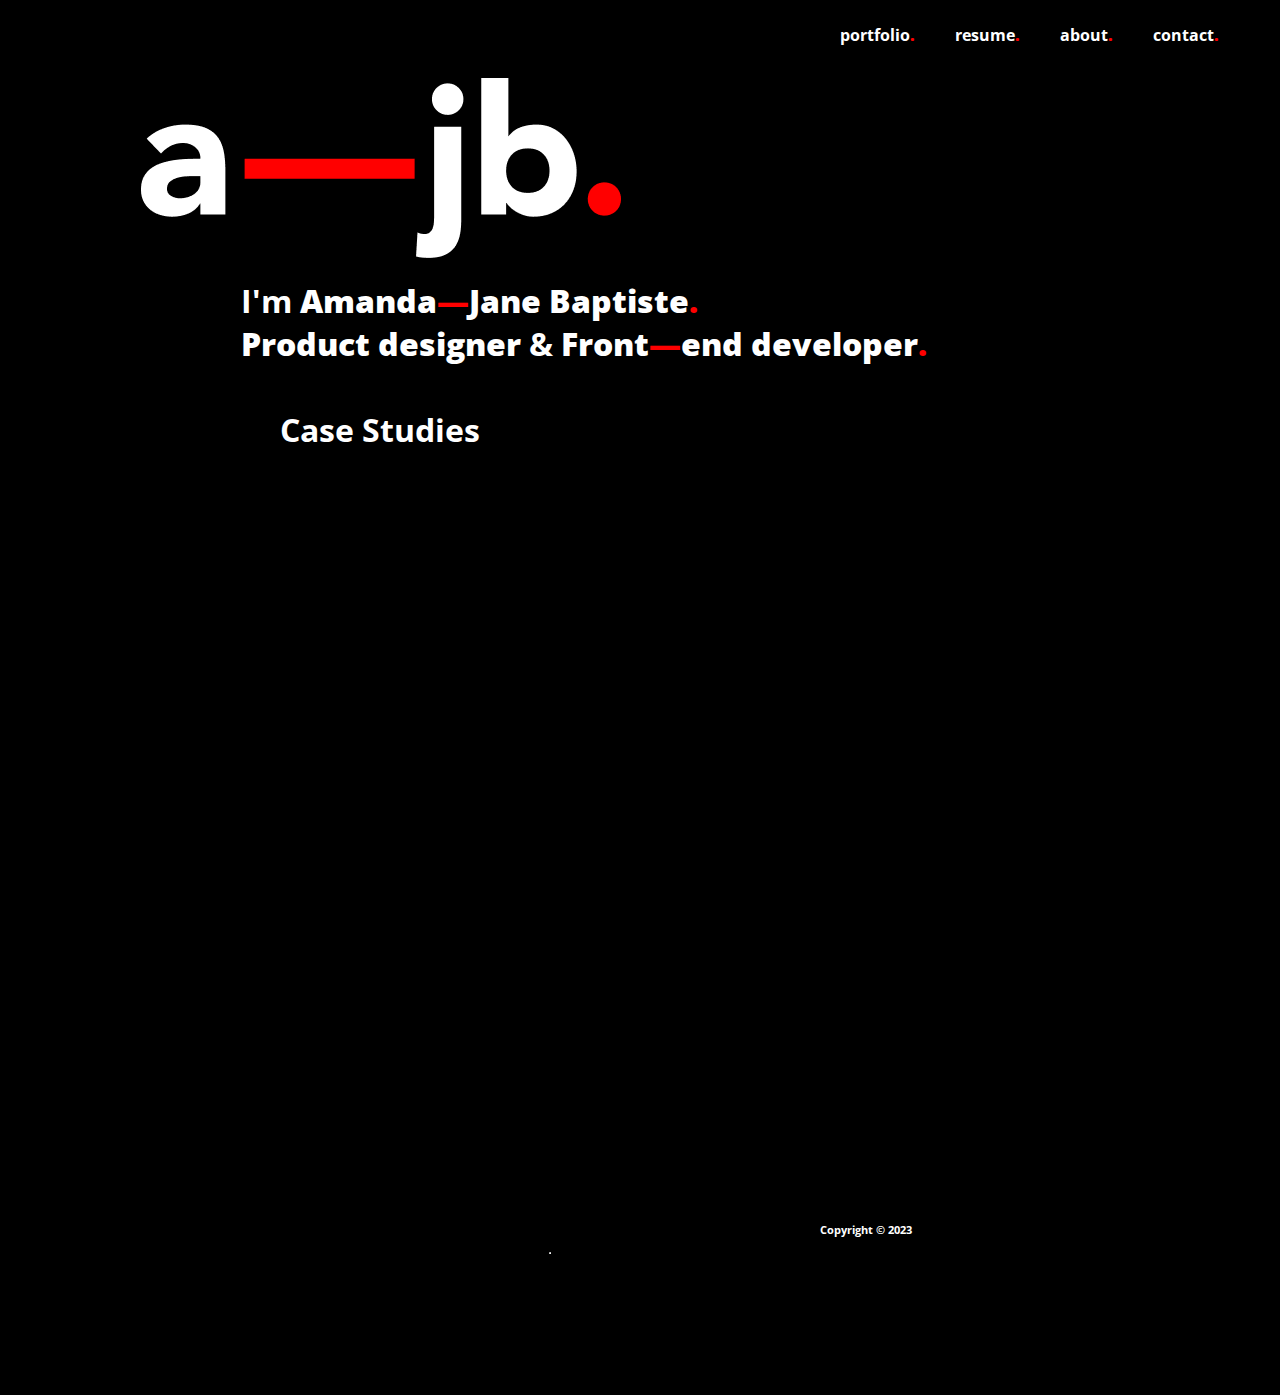
==== index.html @ 48aced9e "Update index.html" ====
<!DOCTYPE html>
<html lang="en">
<head>
    <meta charset="UTF-8">
    <meta http-equiv="X-UA-Compatible" content="IE=edge">
    <meta name="viewport" content="width=device-width, initial-scale=1.0">
    <link rel="stylesheet" href="assets/css/style.css">
    <link href="https://fonts.googleapis.com/css2?family=Open+Sans:ital,wght@0,300;0,400;0,500;0,600;0,700;0,800;1,300;1,400;1,500;1,600;1,700;1,800&display=swap" rel="stylesheet">
    <title>a-jb.com</title>
</head>
<body>
  <section class="header">
    <img src="assets/images/logo.png" class="header">
  
  <nav id="navBar">
    <div id="navigation">
      <p>portfolio<span>.</span></p>
      <p>resume<span>.</span></p>
      <p>about<span>.</span></p>
      <p>contact<span>.</span></p>
    </div>
  </nav></section>
  <section id="intro">
    <h1>
      I'm <b>Amanda<span>—</span>Jane Baptiste<span>.</span></b><br>
<b>Product designer</b> & <b>Front<span>—</span>end developer<span>.</span></b>
    </h1>
  </section>
  <div class="caseStudies">
    <h1>
      Case Studies
    </h1>
  </div>
  <section id="footer">
    <hr>
    <h6>
      Copyright &copy; 2023
    </h6>
  </section>


</body>
</html>
---- assets/css/style.css ----
@media only screen and (max-width: 1000px) {
  #navigation {
    display: none;
  }
  .icons {
    margin-left: auto;
  }
}
@media only screen and (max-width: 600px) {
  #headline {
    position: static;
    margin: 20px;
  }
  #heroGrid {
    grid-template-areas:
    "featuredProduct featuredProduct"
    "secondaryProduct CTA";
  }
  #categoryGrid {
    grid-template-rows: 300px 300px 300px 300px 300px;
    grid-template-columns: 1fr;
    grid-template-areas:
      "bookcases"
      "bedroom"
      "patio"
      "couches"
      "desks"
    ;
  }
}
body {
  width: auto;
  display: grid;
  justify-content: center;
  background-color: black;
  font-family: 'Open Sans', sans-serif;
  color: white;
}
div {
  display: flex;
}

#footer {
  display: ;
}
span {
  color: red;
  font-weight: 900;
}
.header {
  display: flex;
  flex-direction: row;
  justify-content: flex-start;
  margin: 0px auto;
 
}
.header img {
  margin-top: 70px;
  margin-left: -100px;
}
#navBar {
  display: grid;
  flex-direction: row;
  align-items: flex-start;
  margin: 0px 25%; 
 
}
#navBar h1 {
  width: 25%;
  font-weight: 500;
}
#navigation {
  display: flex;
  width: 25%;
  align-items: center;
  justify-content: start;
}
#navigation p {
  cursor: crosshair;
  padding: 0 20px;
  text-decoration: red;
  font-weight: bold;
}
.icons {
  display: flex;
  justify-content: flex-end;
  align-items: center;
  width: 25%;
}
.icons img {
  margin: 15px;
  cursor: crosshair;
}

#hero h1 {
  color: white;
}
#hero {
  margin: 0px 5%;
    display: grid;
    grid-row-start: 3;
    min-height: 500px;
    /* height: 70vh; */
    grid-template-rows: 75% 25%;
    grid-template-columns: 75% 25%;
}
.caseStudies {
  margin: 0px 5%;
    display: grid;
    grid-row-start: 4;
    min-height: 500px;
    /* height: 70vh; */
    grid-template-rows: 75% 25%;
    grid-template-columns: 75% 25%;
}
#footer {
  margin: 0px 5%;
    display: grid;
    align-items: flex-end;
    grid-row-start: 5;
    min-height: 500px;
    /* height: 70vh; */
    grid-template-rows: 75% 25%;
    grid-template-columns: 75% 25%;
}
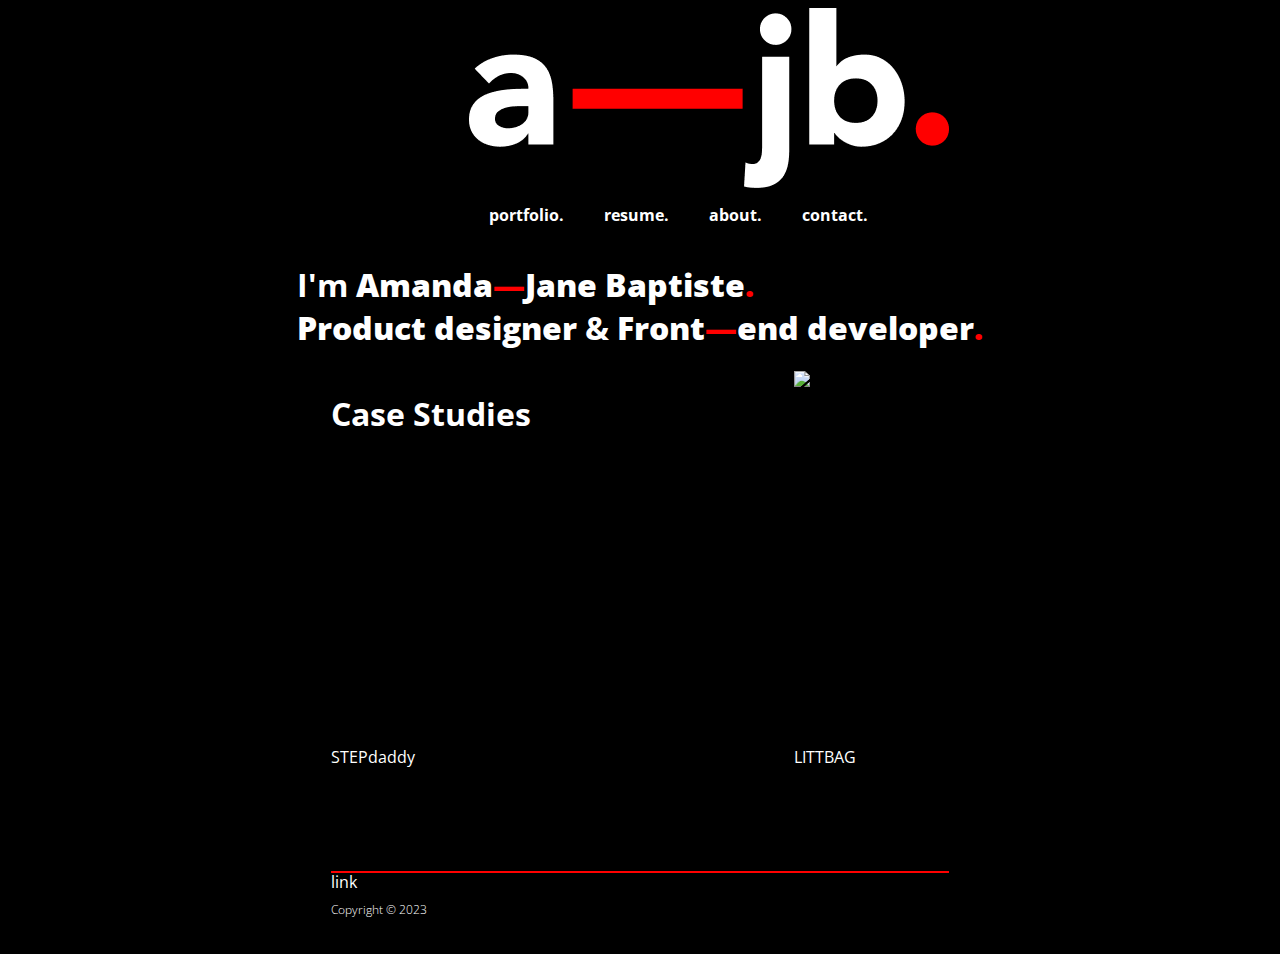
==== commit 320eae4b: "Update index.html" ====
--- a/index.html
+++ b/index.html
@@ -9,34 +9,49 @@
     <title>a-jb.com</title>
 </head>
 <body>
-  <section class="header">
-    <img src="assets/images/logo.png" class="header">
-  
   <nav id="navBar">
+    <img src="assets/images/logo.png">
     <div id="navigation">
-      <p>portfolio<span>.</span></p>
-      <p>resume<span>.</span></p>
-      <p>about<span>.</span></p>
-      <p>contact<span>.</span></p>
+      <p>portfolio.</p>
+      <p>resume.</p>
+      <p>about.</p>
+      <p>contact.</p>
     </div>
-  </nav></section>
-  <section id="intro">
-    <h1>
-      I'm <b>Amanda<span>—</span>Jane Baptiste<span>.</span></b><br>
-<b>Product designer</b> & <b>Front<span>—</span>end developer<span>.</span></b>
-    </h1>
+    
+  </nav>
+  <section id="heroGrid">
+      <div id="headline">
+        <h1>
+          I'm <b>Amanda<span>—</span>Jane Baptiste<span>.</span></b><br>
+          <b>Product designer</b> & <b>Front<span>—</span>end developer<span>.</span></b>
+        </h1>
+      </div>
   </section>
+
   <div class="caseStudies">
     <h1>
       Case Studies
     </h1>
+      <div id="" class="casestudyGridArea">
+        <div class="heroImage"><img src="assets/images/aware_1.png"></div>
+      </div>
+      <div id="" class="casestudyGridArea">
+        <div class="title">STEPdaddy</div>
+      </div>
+      <div id="" class="casestudyGridArea">
+        <div class="description">LITTBAG</div>
+      </div>
+      <div id="" class="casestudyGridArea">
+        <div class="link">link</div>
+      </div>
   </div>
-  <section id="footer">
+
+<section id="footer">
     <hr>
     <h6>
       Copyright &copy; 2023
     </h6>
-  </section>
+</section>
 
 
 </body>
--- a/assets/css/style.css
+++ b/assets/css/style.css
@@ -39,20 +39,12 @@
 div {
   display: flex;
 }
-
-#footer {
-  display: ;
-}
 span {
   color: red;
   font-weight: 900;
 }
 .header {
   display: flex;
-  flex-direction: row;
-  justify-content: flex-start;
-  margin: 0px auto;
- 
 }
 .header img {
   margin-top: 70px;
@@ -81,28 +73,19 @@
   text-decoration: red;
   font-weight: bold;
 }
-.icons {
-  display: flex;
-  justify-content: flex-end;
-  align-items: center;
-  width: 25%;
+#intro h1 {
+  color: white;
+  font-weight: 100;
+  font-size: 54px;
 }
-.icons img {
-  margin: 15px;
-  cursor: crosshair;
-}
-
-#hero h1 {
-  color: white;
-}
-#hero {
-  margin: 0px 5%;
+#intro {
     display: grid;
+  
     grid-row-start: 3;
-    min-height: 500px;
+    min-height: 860px;
     /* height: 70vh; */
-    grid-template-rows: 75% 25%;
-    grid-template-columns: 75% 25%;
+    grid-template-rows: 40% 20% 20%;
+    align-items: flex-end;
 }
 .caseStudies {
   margin: 0px 5%;
@@ -116,10 +99,45 @@
 #footer {
   margin: 0px 5%;
     display: grid;
-    align-items: flex-end;
+    justify-content: center;
+    align-items: start;
     grid-row-start: 5;
-    min-height: 500px;
-    /* height: 70vh; */
-    grid-template-rows: 75% 25%;
-    grid-template-columns: 75% 25%;
+    min-height: 70px;
+    /* height: 70vh; 
+    grid-template-rows: 75% 25%;*/
+    grid-template-columns: 100%;
+}
+hr {
+  margin: 0px;
+  display: block;
+  border: #f00 0.25px solid;
+}
+/* Typography CSS */
+
+h2 {
+  font-size: 60px;
+  margin: 0px 0px;
+  color: #FF6200;
+}
+
+h3 {
+  font-size: 32px;
+  font-weight: 300;
+  margin: 0px 0px;
+}
+
+h4 {
+  color: white;
+  font-weight: 400;
+  font-size: 22px;
+}
+h5 {
+  color: #f00;
+  font-weight: 700;
+  font-size: 16px;
+}
+h6 {
+  color: white;
+  font-weight: 100;
+  font-size: 12px;
 }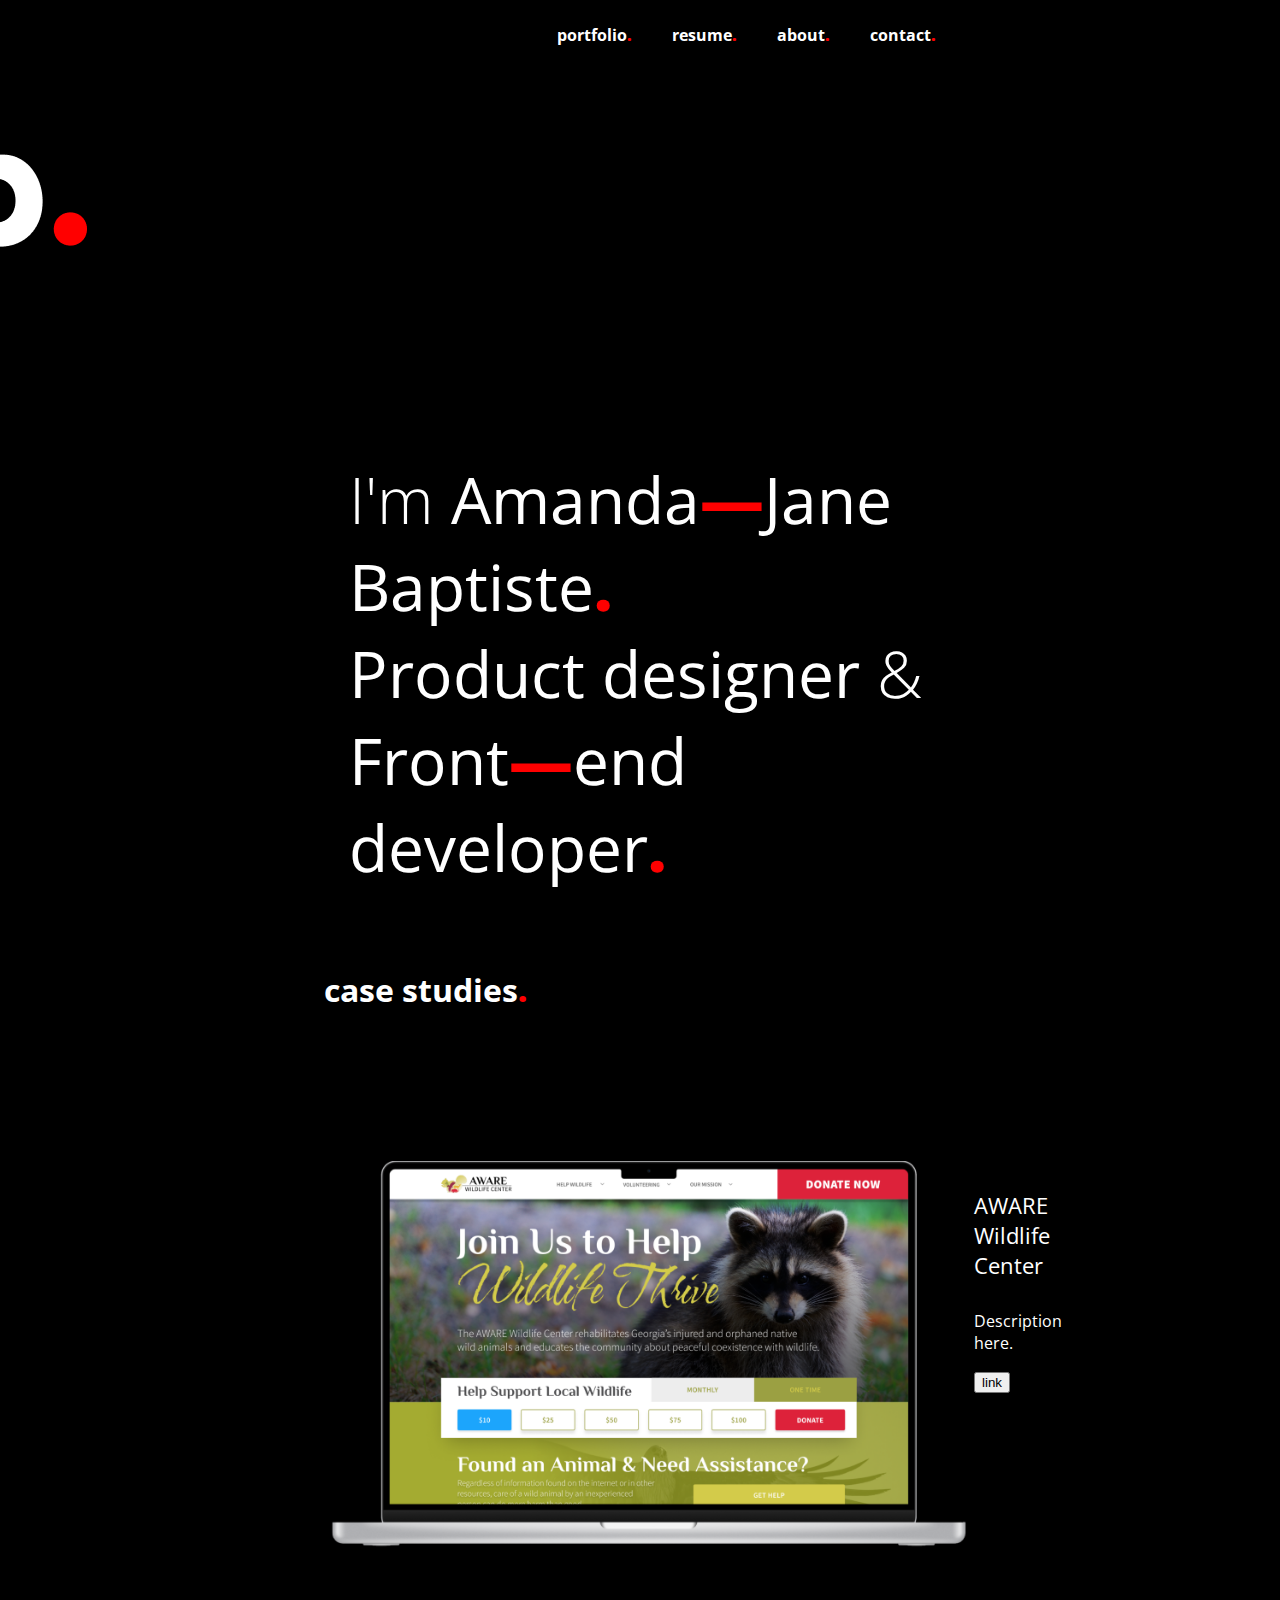
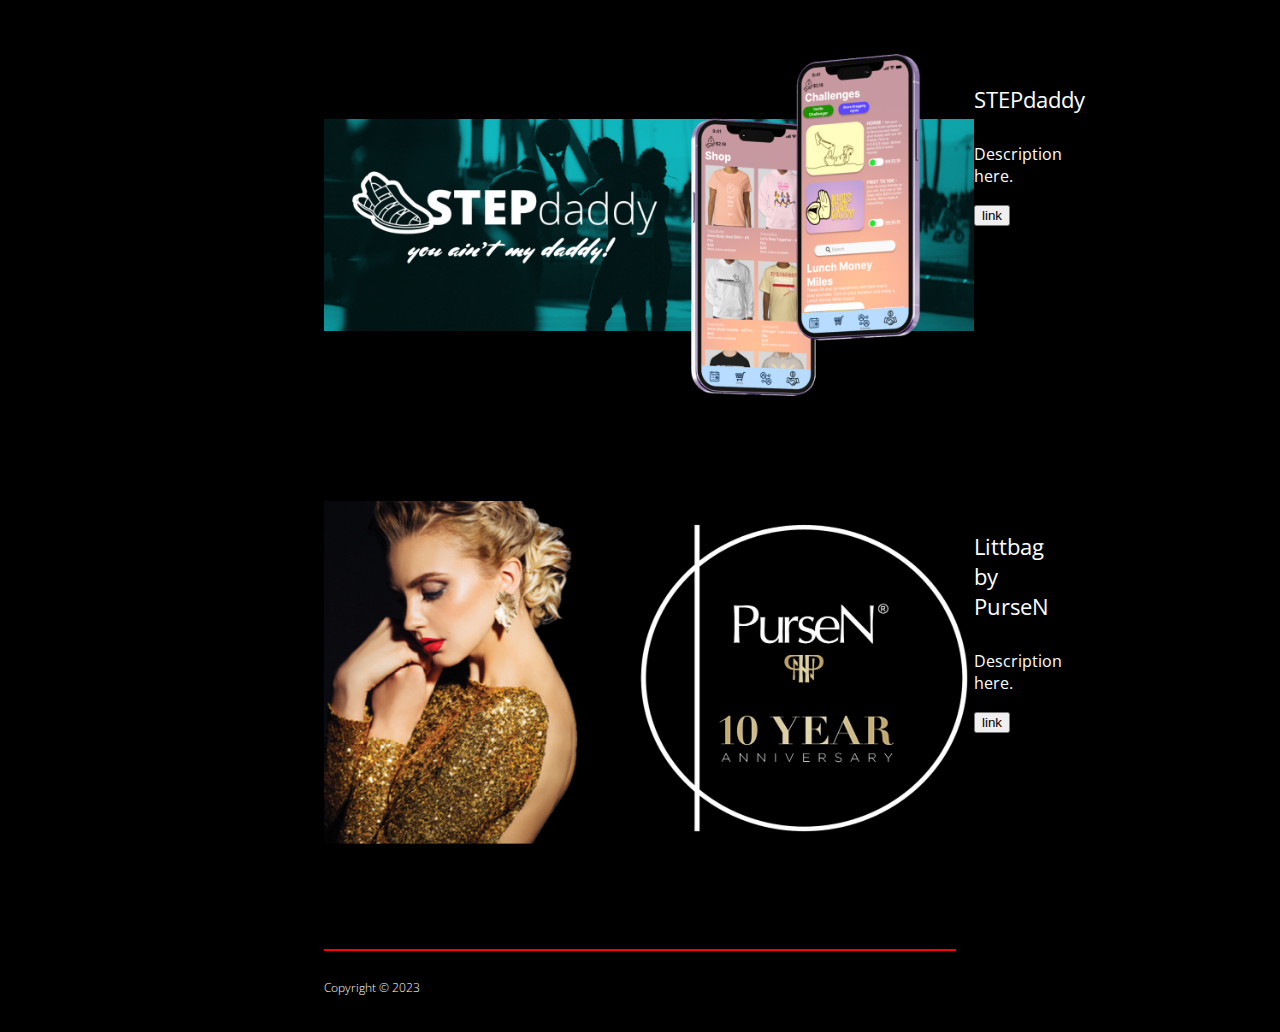
==== commit d8a919f8: "gird work" ====
--- a/index.html
+++ b/index.html
@@ -12,10 +12,10 @@
   <nav id="navBar">
     <img src="assets/images/logo.png">
     <div id="navigation">
-      <p>portfolio.</p>
-      <p>resume.</p>
-      <p>about.</p>
-      <p>contact.</p>
+      <p>portfolio<span>.</span></p>
+      <p>resume<span>.</span></p>
+      <p>about<span>.</span></p>
+      <p>contact<span>.</span></p>
     </div>
     
   </nav>
@@ -27,24 +27,36 @@
         </h1>
       </div>
   </section>
+<section class="myWork">
+  <h1>case studies<span>.</span></h1>
+    <div class="workGrid">
+      <div class="heroImage"><img src="assets/images/aware_lg.png"></div>
+      <div class="description">
+        <h4>AWARE Wildlife Center</h4>
+        <p>Description here.</p>
+        <button>link</button>
+      </div>
+    </div>
+    <div class="workGrid">
+      <div class="heroImage"><img src="assets/images/stepdaddy_lg.png"></div>
+      <div class="description">
+        <h4>STEPdaddy</h4>
+        <p>Description here.</p>
+        <button>link</button>
+      </div>
+    </div>
+    <div class="workGrid">
+      <div class="heroImage"><img src="assets/images/littbag_lg.png"></div>
+      <div class="description">
+        <h4>Littbag by PurseN</h4>
+        <p>Description here.</p>
+        <button>link</button>
+      </div>
+    </div>
+  </div>
+</section>
 
-  <div class="caseStudies">
-    <h1>
-      Case Studies
-    </h1>
-      <div id="" class="casestudyGridArea">
-        <div class="heroImage"><img src="assets/images/aware_1.png"></div>
-      </div>
-      <div id="" class="casestudyGridArea">
-        <div class="title">STEPdaddy</div>
-      </div>
-      <div id="" class="casestudyGridArea">
-        <div class="description">LITTBAG</div>
-      </div>
-      <div id="" class="casestudyGridArea">
-        <div class="link">link</div>
-      </div>
-  </div>
+ 
 
 <section id="footer">
     <hr>
--- a/assets/css/style.css
+++ b/assets/css/style.css
@@ -1,58 +1,53 @@
-@media only screen and (max-width: 1000px) {
-  #navigation {
-    display: none;
-  }
-  .icons {
-    margin-left: auto;
-  }
-}
-@media only screen and (max-width: 600px) {
-  #headline {
-    position: static;
-    margin: 20px;
-  }
-  #heroGrid {
-    grid-template-areas:
-    "featuredProduct featuredProduct"
-    "secondaryProduct CTA";
-  }
-  #categoryGrid {
-    grid-template-rows: 300px 300px 300px 300px 300px;
-    grid-template-columns: 1fr;
-    grid-template-areas:
-      "bookcases"
-      "bedroom"
-      "patio"
-      "couches"
-      "desks"
-    ;
-  }
-}
+
 body {
-  width: auto;
-  display: grid;
-  justify-content: center;
+  
   background-color: black;
   font-family: 'Open Sans', sans-serif;
   color: white;
 }
-div {
+
+/* Grid CSS */
+
+#heroGrid {
+  display: grid;
+  flex-direction: row;
+  align-items: flex-start;
+  margin: 0px 25%;
+  color: white;
+  font-weight: 100;
+  font-size: 32px;
+  min-height: 500px;
+  height: 70vh;
+  
+}
+
+
+#headline {
+  position:relative;
+  right: 0px;
+  top: 100px;
+  padding: 25px;
+  z-index: 100;
+}
+
+.heroGridArea {
+  background-position: center;
+  background-repeat: no-repeat;
+  background-size: cover;
+  align-items: center;
   display: flex;
+  position: relative;
 }
+
 span {
   color: red;
   font-weight: 900;
 }
-.header {
+
+#navBar {
   display: flex;
-}
-.header img {
-  margin-top: 70px;
-  margin-left: -100px;
-}
-#navBar {
-  display: grid;
   flex-direction: row;
+  justify-content: flex-end;
   align-items: flex-start;
   margin: 0px 25%; 
  
@@ -60,6 +55,12 @@
 #navBar h1 {
   width: 25%;
   font-weight: 500;
+}
+#navBar img {
+  margin-top: 100px;
+  margin-left: -70px;
+  width: 150px;
+  padding-right: 450px;
 }
 #navigation {
   display: flex;
@@ -73,31 +74,75 @@
   text-decoration: red;
   font-weight: bold;
 }
-#intro h1 {
-  color: white;
+
+
+.myWork {
+  margin: 0 25%;
+
+}
+.myWork h1{
+  font-size: 32px;
+  margin: 50px 0 150px 0;
+  font-weight: 700;
+}
+.workGrid {
+  margin: 100px 0;
+  display: grid;
+  grid-template-columns: auto;
+  grid-template-rows: max-content;
+  grid-template-areas: "heroImage description";
+}
+.heroImage img {
+  width: 650px;
+}
+.description {
+  grid-area: description;
+
+}
+.title {
+  grid-area: title;
+}
+.link {
+  grid-area: link;
+}
+
+
+
+
+#navBar {
+  display: flex;
+  flex-direction: row;
+  justify-content: flex-end;
+  margin: 0px 25%;
+}
+#navBar img {
+  width: 100%;
+  position: relative;
+}
+#navigation {
+  display: flex;
+  width: 100%;
+  align-items: center;
+  justify-content: space-evenly;
+}
+#navigation p {
+  cursor: pointer;
+  text-decoration: none;
+}
+  
+  
+
+.highlight {
+  color: #FF0000;
+  font-weight: 900;
+}
+
+/* Typography CSS */
+h1 {
   font-weight: 100;
-  font-size: 54px;
-}
-#intro {
-    display: grid;
-  
-    grid-row-start: 3;
-    min-height: 860px;
-    /* height: 70vh; */
-    grid-template-rows: 40% 20% 20%;
-    align-items: flex-end;
-}
-.caseStudies {
-  margin: 0px 5%;
-    display: grid;
-    grid-row-start: 4;
-    min-height: 500px;
-    /* height: 70vh; */
-    grid-template-rows: 75% 25%;
-    grid-template-columns: 75% 25%;
 }
 #footer {
-  margin: 0px 5%;
+  margin: 0px 25%;
     display: grid;
     justify-content: center;
     align-items: start;
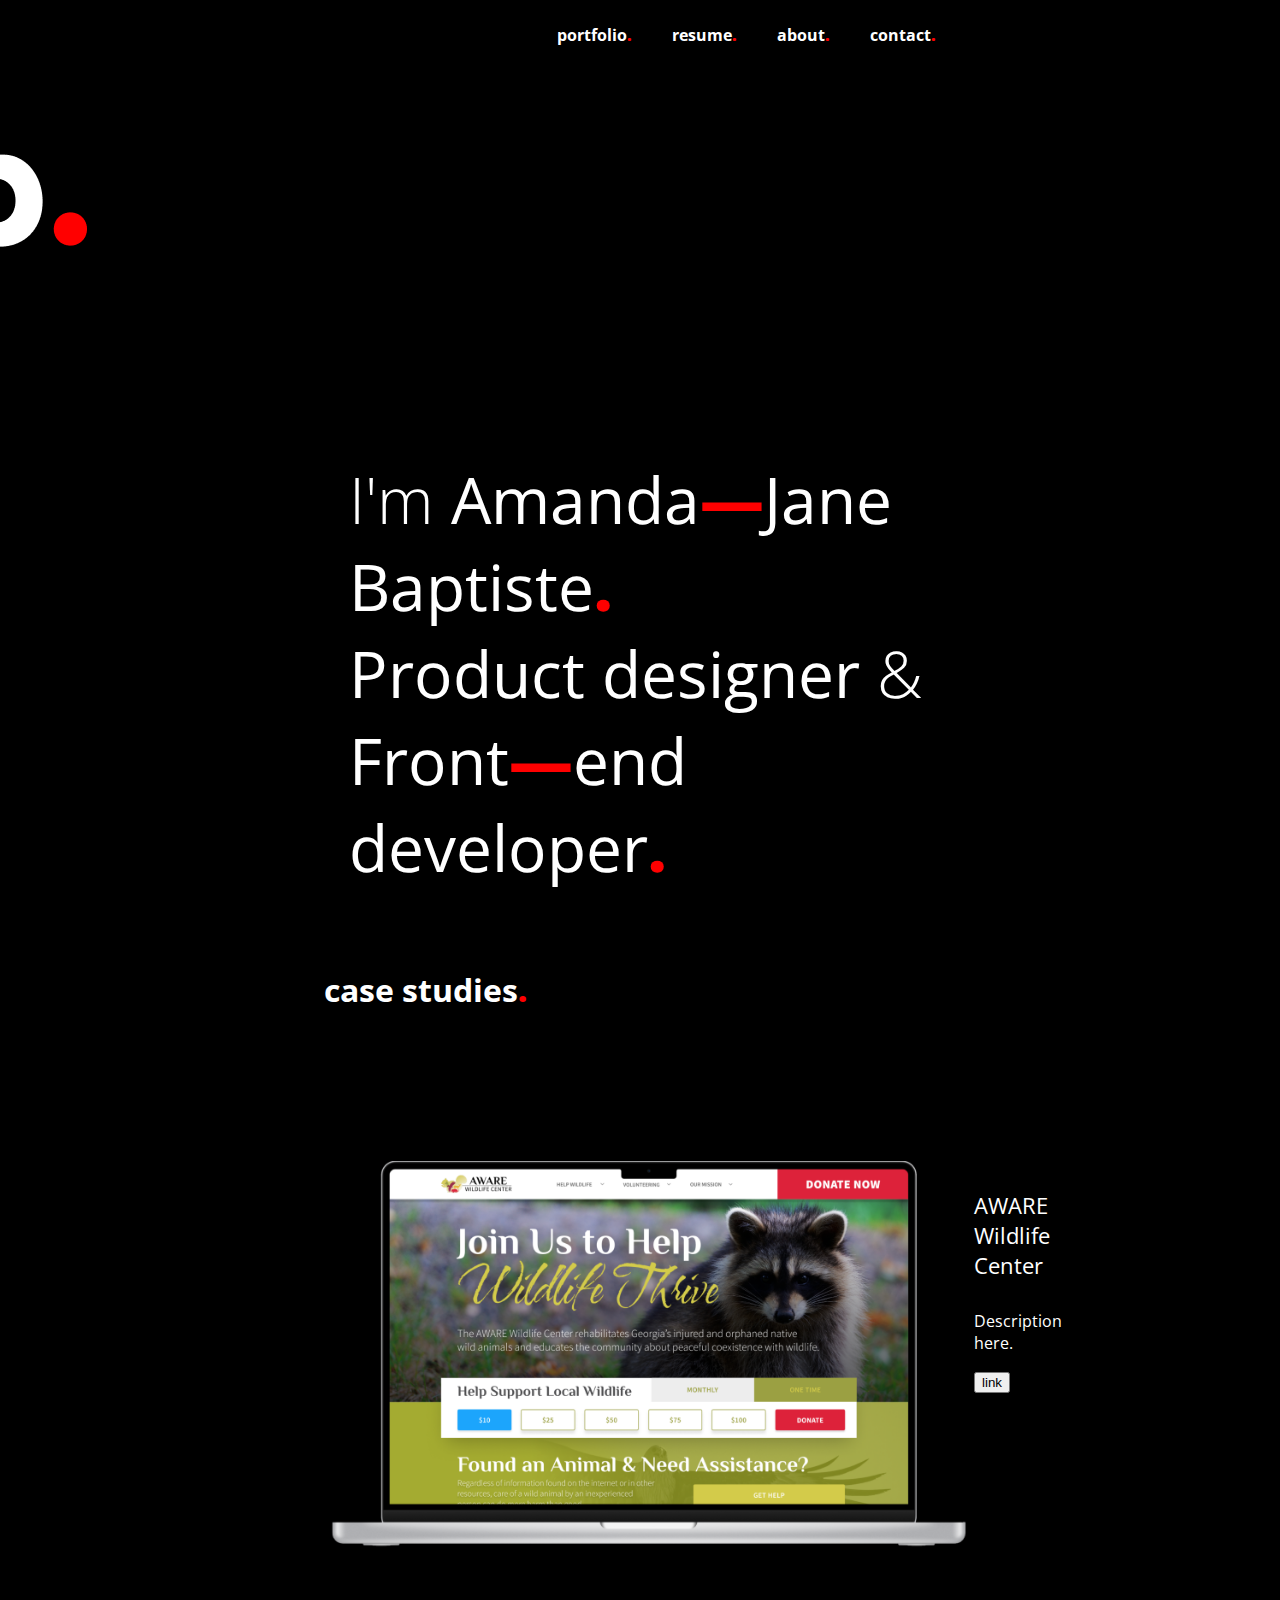
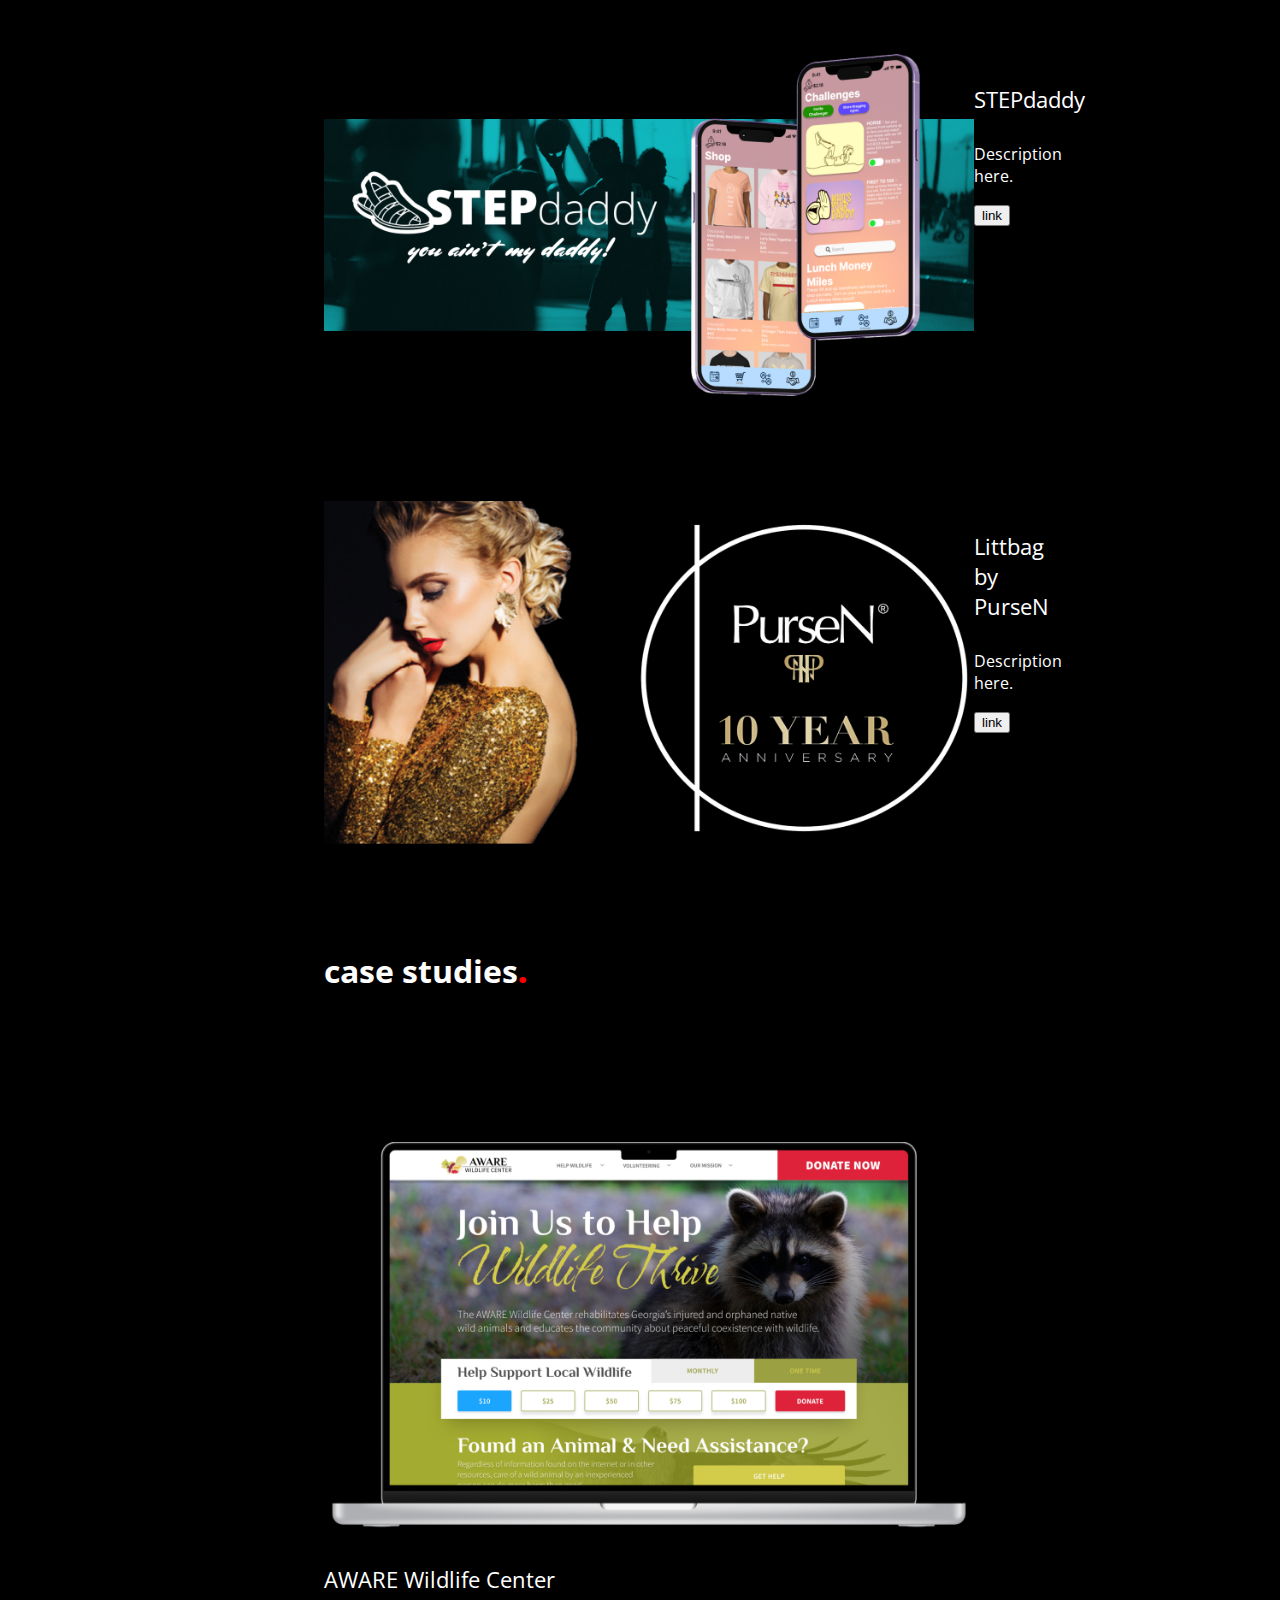
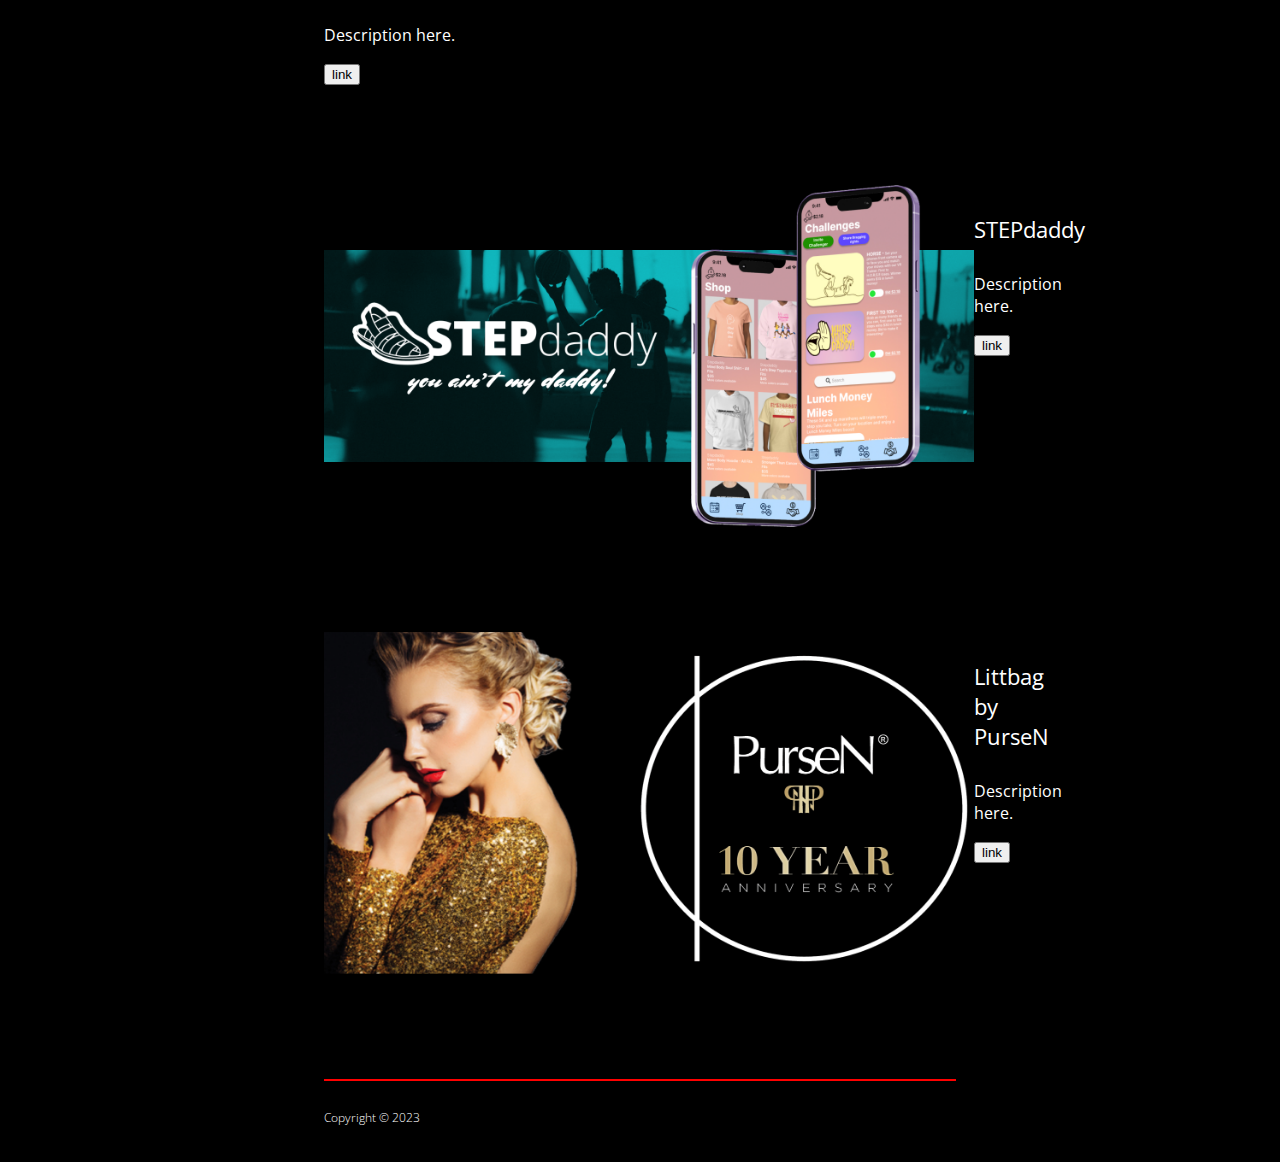
==== commit ca27fbff: "um" ====
--- a/index.html
+++ b/index.html
@@ -9,6 +9,7 @@
     <title>a-jb.com</title>
 </head>
 <body>
+  <!--Header-->
   <nav id="navBar">
     <img src="assets/images/logo.png">
     <div id="navigation">
@@ -17,8 +18,8 @@
       <p>about<span>.</span></p>
       <p>contact<span>.</span></p>
     </div>
-    
   </nav>
+  <!--Intro-->
   <section id="heroGrid">
       <div id="headline">
         <h1>
@@ -27,9 +28,39 @@
         </h1>
       </div>
   </section>
+<!--Case Studies-->
+  <section class="myWork">
+    <h1>case studies<span>.</span></h1>
+      <div class="workGrid">
+        <div class="heroImage"><img src="assets/images/aware_lg.png"></div>
+        <div class="description">
+          <h4>AWARE Wildlife Center</h4>
+          <p>Description here.</p>
+          <button>link</button>
+        </div>
+      </div>
+      <div class="workGrid">
+        <div class="heroImage"><img src="assets/images/stepdaddy_lg.png"></div>
+        <div class="description">
+          <h4>STEPdaddy</h4>
+          <p>Description here.</p>
+          <button>link</button>
+        </div>
+      </div>
+      <div class="workGrid">
+        <div class="heroImage"><img src="assets/images/littbag_lg.png"></div>
+        <div class="description">
+          <h4>Littbag by PurseN</h4>
+          <p>Description here.</p>
+          <button>link</button>
+        </div>
+      </div>
+    </div>
+  </section>
+<!--Featured Projects-->
 <section class="myWork">
   <h1>case studies<span>.</span></h1>
-    <div class="workGrid">
+    <div class="flexWork">
       <div class="heroImage"><img src="assets/images/aware_lg.png"></div>
       <div class="description">
         <h4>AWARE Wildlife Center</h4>
@@ -56,8 +87,6 @@
   </div>
 </section>
 
- 
-
 <section id="footer">
     <hr>
     <h6>
--- a/assets/css/style.css
+++ b/assets/css/style.css
@@ -30,14 +30,6 @@
   z-index: 100;
 }
 
-.heroGridArea {
-  background-position: center;
-  background-repeat: no-repeat;
-  background-size: cover;
-  align-items: center;
-  display: flex;
-  position: relative;
-}
 
 span {
   color: red;
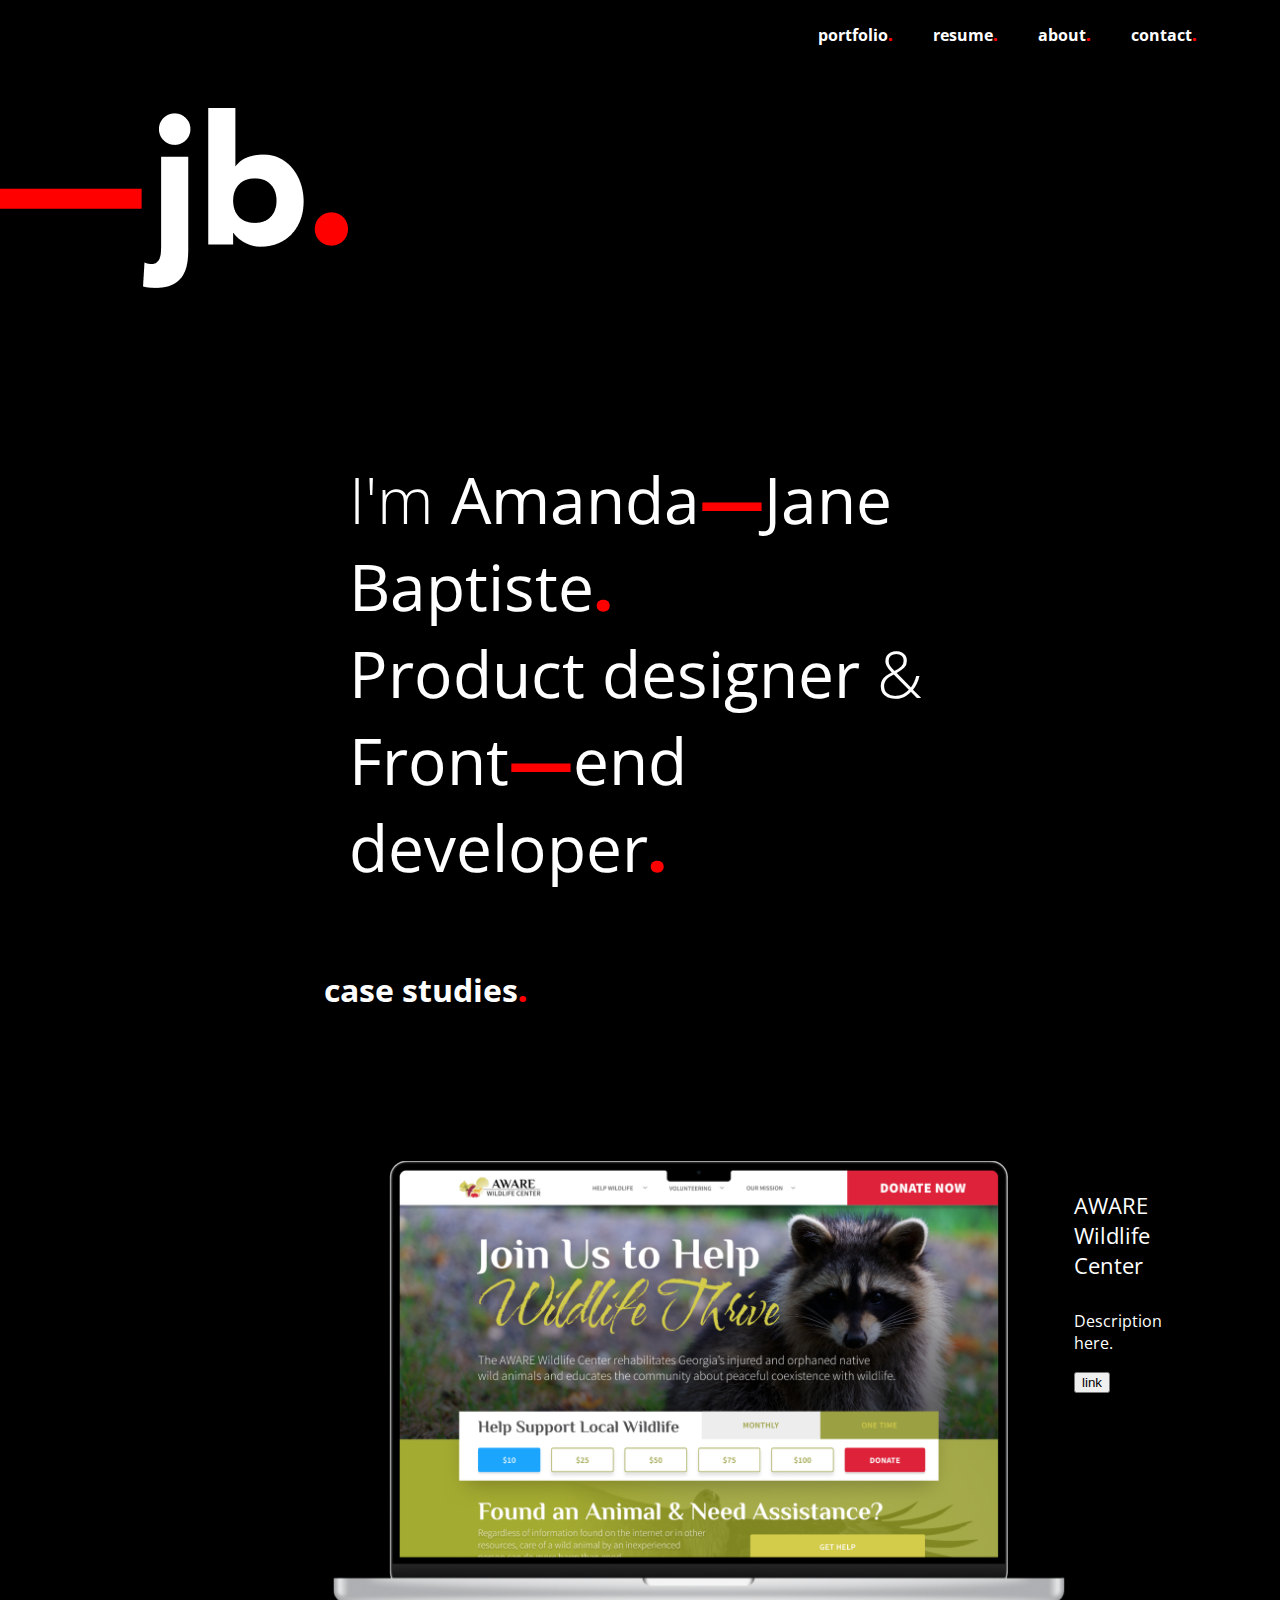
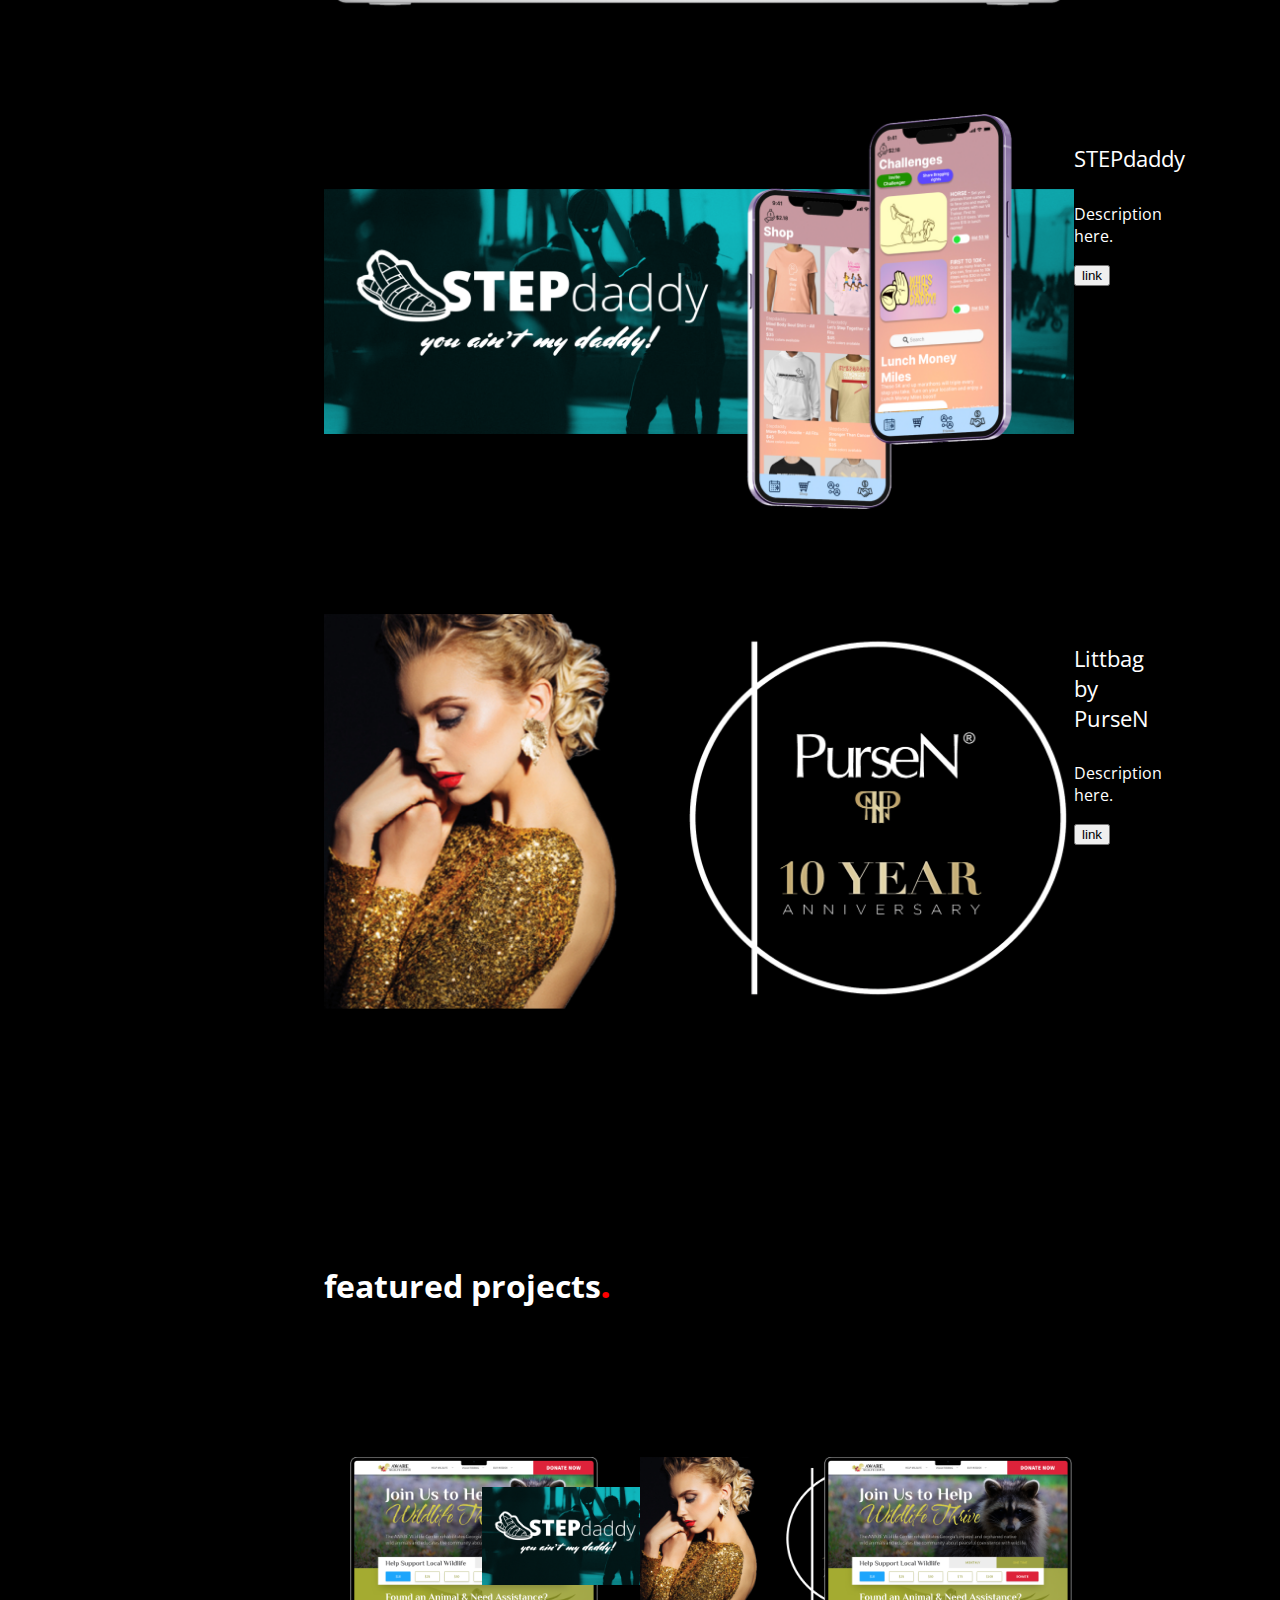
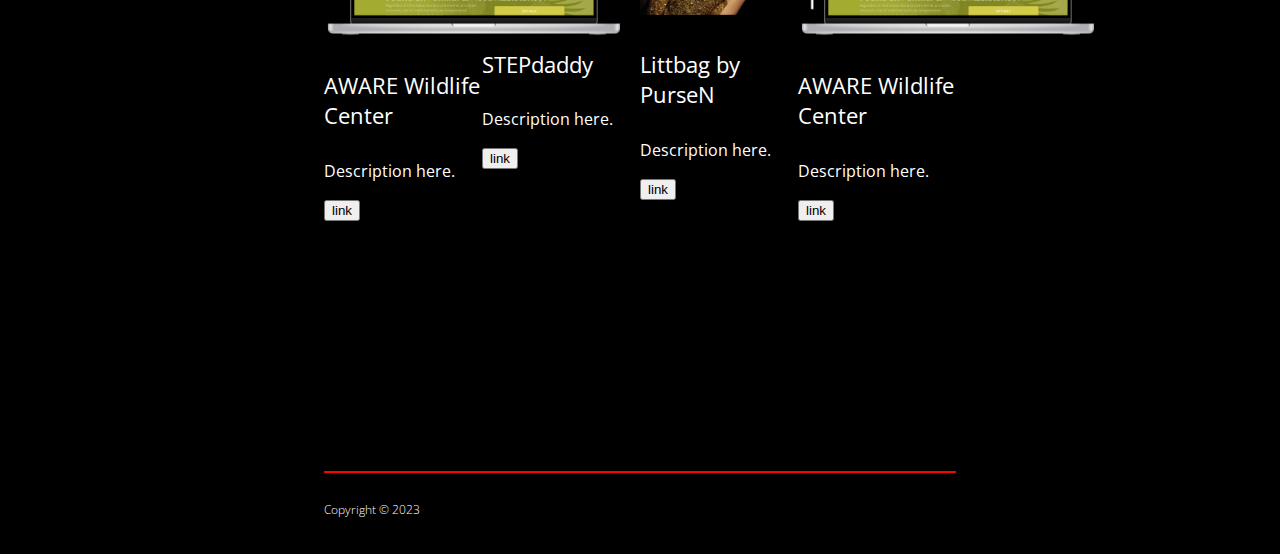
==== commit 1b5226d8: "yup" ====
--- a/index.html
+++ b/index.html
@@ -29,7 +29,7 @@
       </div>
   </section>
 <!--Case Studies-->
-  <section class="myWork">
+  <section id="myWork">
     <h1>case studies<span>.</span></h1>
       <div class="workGrid">
         <div class="heroImage"><img src="assets/images/aware_lg.png"></div>
@@ -58,32 +58,33 @@
     </div>
   </section>
 <!--Featured Projects-->
-<section class="myWork">
-  <h1>case studies<span>.</span></h1>
-    <div class="flexWork">
-      <div class="heroImage"><img src="assets/images/aware_lg.png"></div>
-      <div class="description">
+<section id="featuredWork">
+  <h1>featured projects<span>.</span></h1>
+    <div id="flexWork">
+      <div class="flexProject">
+        <img src="assets/images/aware_lg.png">
         <h4>AWARE Wildlife Center</h4>
         <p>Description here.</p>
         <button>link</button>
       </div>
-    </div>
-    <div class="workGrid">
-      <div class="heroImage"><img src="assets/images/stepdaddy_lg.png"></div>
-      <div class="description">
+      <div class="flexProject">
+        <img src="assets/images/stepdaddy_lg.png">
         <h4>STEPdaddy</h4>
         <p>Description here.</p>
         <button>link</button>
       </div>
-    </div>
-    <div class="workGrid">
-      <div class="heroImage"><img src="assets/images/littbag_lg.png"></div>
-      <div class="description">
+      <div class="flexProject">
+        <img src="assets/images/littbag_lg.png">
         <h4>Littbag by PurseN</h4>
         <p>Description here.</p>
         <button>link</button>
       </div>
-    </div>
+      <div class="flexProject">
+        <img src="assets/images/aware_lg.png">
+        <h4>AWARE Wildlife Center</h4>
+        <p>Description here.</p>
+        <button>link</button>
+      </div>
   </div>
 </section>
 
--- a/assets/css/style.css
+++ b/assets/css/style.css
@@ -6,21 +6,7 @@
   color: white;
 }
 
-/* Grid CSS */
-
-#heroGrid {
-  display: grid;
-  flex-direction: row;
-  align-items: flex-start;
-  margin: 0px 25%;
-  color: white;
-  font-weight: 100;
-  font-size: 32px;
-  min-height: 500px;
-  height: 70vh;
-  
-}
-
+/* Hero CSS */
 
 #headline {
   position:relative;
@@ -29,13 +15,12 @@
   padding: 25px;
   z-index: 100;
 }
-
-
 span {
   color: red;
   font-weight: 900;
 }
 
+/* Nav CSS */
 #navBar {
   display: flex;
   flex-direction: row;
@@ -53,6 +38,8 @@
   margin-left: -70px;
   width: 150px;
   padding-right: 450px;
+  width: 100%;
+  position: relative;
 }
 #navigation {
   display: flex;
@@ -66,17 +53,48 @@
   text-decoration: red;
   font-weight: bold;
 }
+  
+/* Grid CSS */
 
-
-.myWork {
-  margin: 0 25%;
-
+#heroGrid {
+  display: grid;
+  flex-direction: row;
+  align-items: flex-start;
+  margin: 0px 25%;
+  color: white;
+  font-weight: 100;
+  font-size: 32px;
+  min-height: 500px;
+  height: 70vh;
 }
-.myWork h1{
+#featuredWork {
+  margin: 250px 25%;
+  
+  
+}
+#flexWork {
+  display: grid;
+  grid-template-columns: 25% 25% 25% 25%;
+  grid-template-rows: 1fr;
+  align-items: flex-start;
+}
+.flexProject img {
+  width: 300px;
+}
+#featuredWork h1{
   font-size: 32px;
   margin: 50px 0 150px 0;
   font-weight: 700;
 }
+#myWork h1{
+  font-size: 32px;
+  margin: 50px 0 150px 0;
+  font-weight: 700;
+}
+#myWork {
+  margin: 0 25%;
+}
+
 .workGrid {
   margin: 100px 0;
   display: grid;
@@ -85,7 +103,7 @@
   grid-template-areas: "heroImage description";
 }
 .heroImage img {
-  width: 650px;
+  width: 750px;
 }
 .description {
   grid-area: description;
@@ -101,28 +119,7 @@
 
 
 
-#navBar {
-  display: flex;
-  flex-direction: row;
-  justify-content: flex-end;
-  margin: 0px 25%;
-}
-#navBar img {
-  width: 100%;
-  position: relative;
-}
-#navigation {
-  display: flex;
-  width: 100%;
-  align-items: center;
-  justify-content: space-evenly;
-}
-#navigation p {
-  cursor: pointer;
-  text-decoration: none;
-}
-  
-  
+
 
 .highlight {
   color: #FF0000;
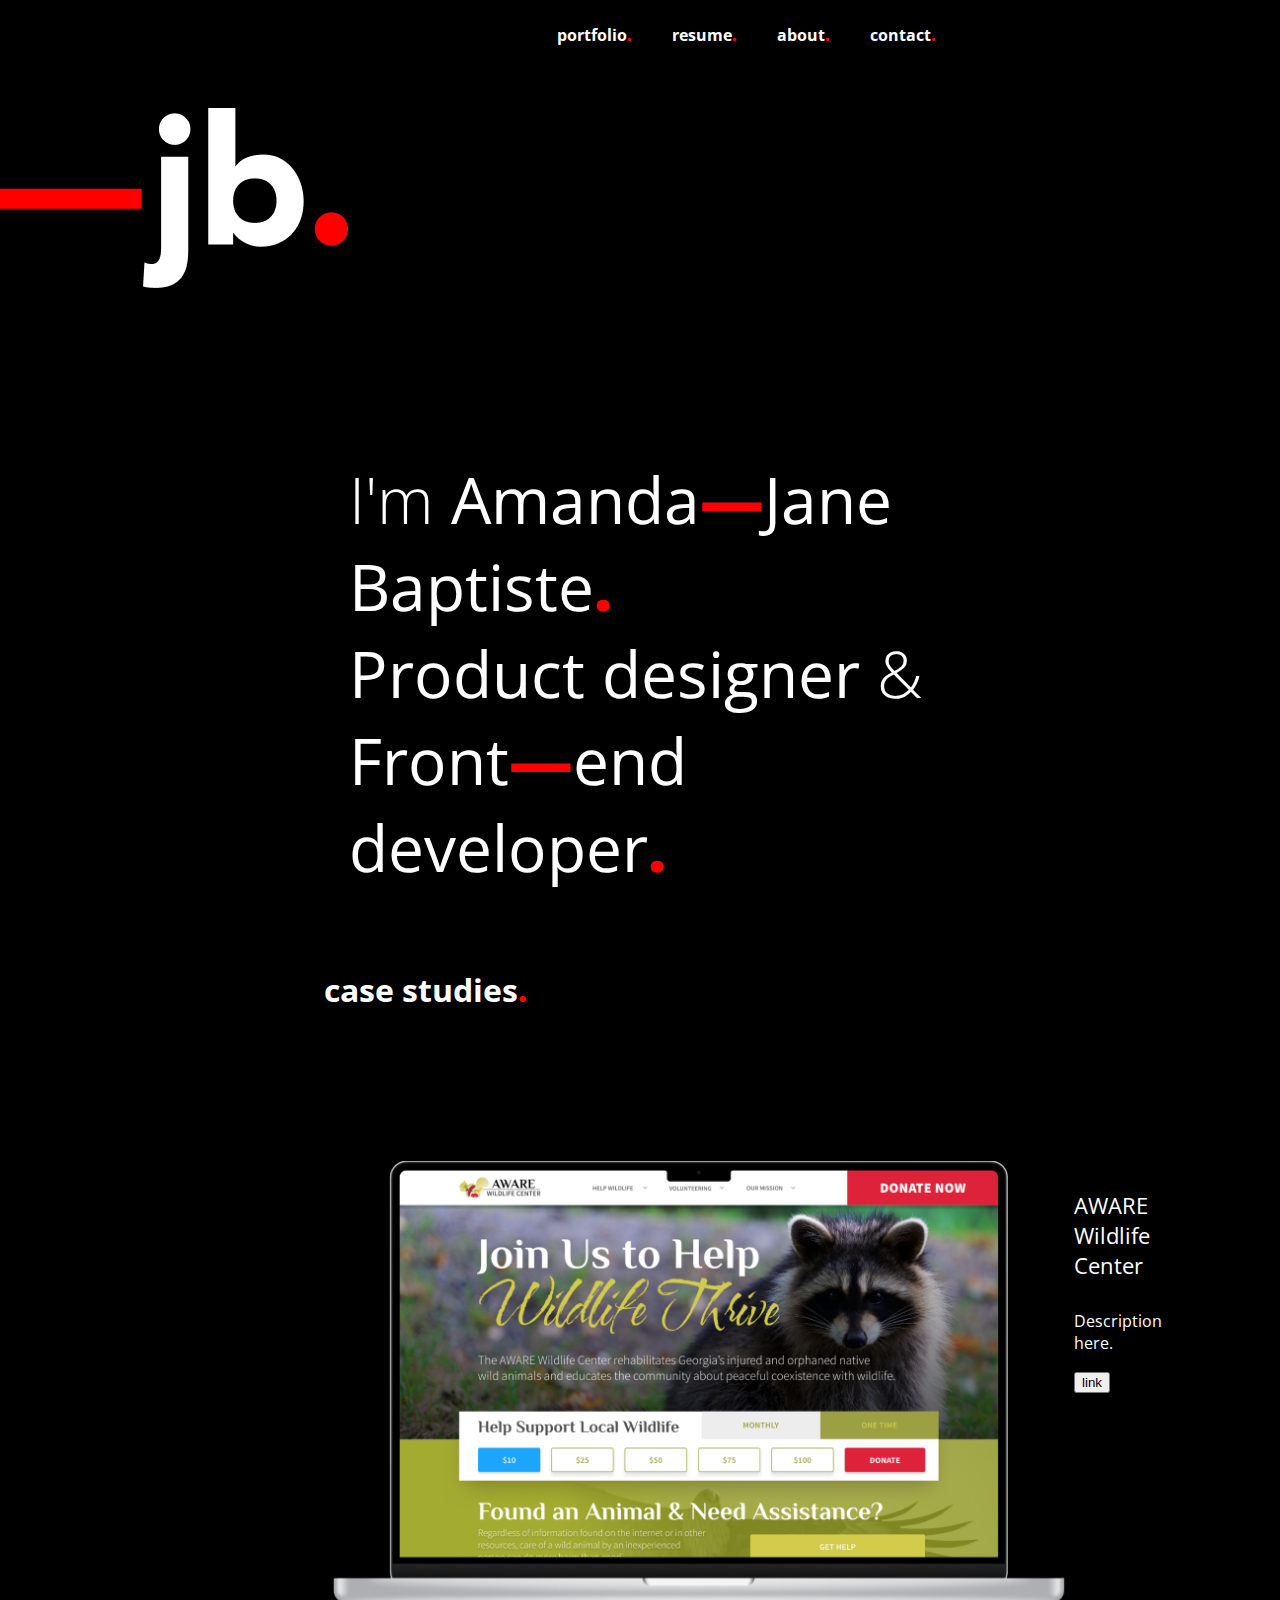
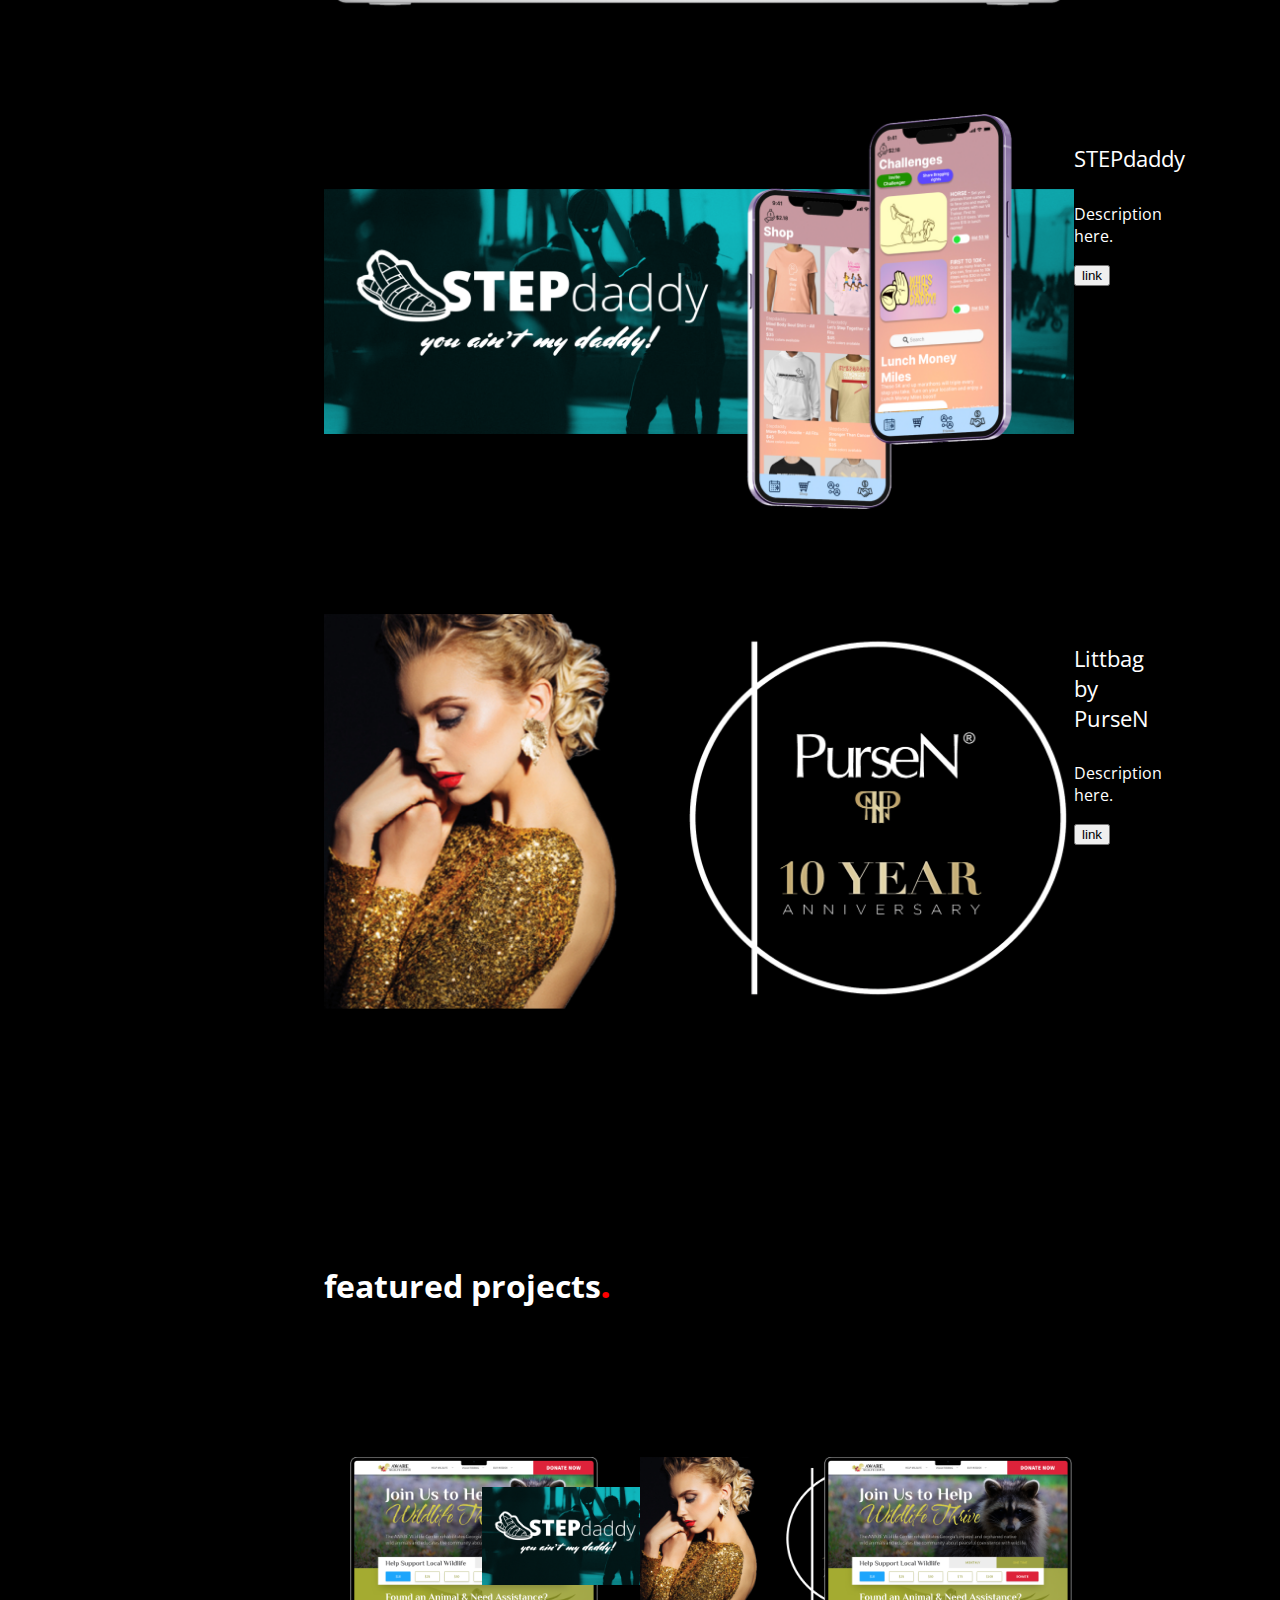
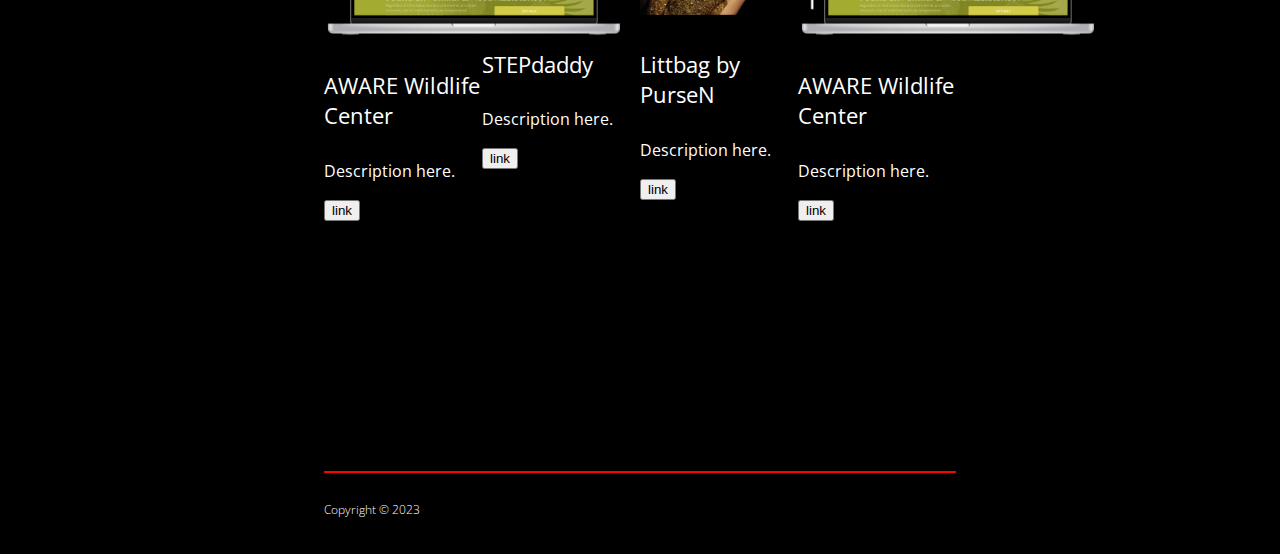
==== commit e6f5cea5: "adding port" ====
--- a/index.html
+++ b/index.html
@@ -13,7 +13,7 @@
   <nav id="navBar">
     <img src="assets/images/logo.png">
     <div id="navigation">
-      <p>portfolio<span>.</span></p>
+      <p><a href="portfolio.html">portfolio<span>.</span></a></p>
       <p>resume<span>.</span></p>
       <p>about<span>.</span></p>
       <p>contact<span>.</span></p>
--- a/assets/css/style.css
+++ b/assets/css/style.css
@@ -35,17 +35,25 @@
 }
 #navBar img {
   margin-top: 100px;
-  margin-left: -70px;
-  width: 150px;
+  margin-left: -100px;
+  
   padding-right: 450px;
   width: 100%;
   position: relative;
+}
+#navBarsm {
+  width: 100%;
+  margin: 0 25%;
+}
+#navigation a {
+  text-decoration: none;
+  color: #ffffff;
 }
 #navigation {
   display: flex;
   width: 25%;
   align-items: center;
-  justify-content: start;
+  justify-content: flex-end;
 }
 #navigation p {
   cursor: crosshair;
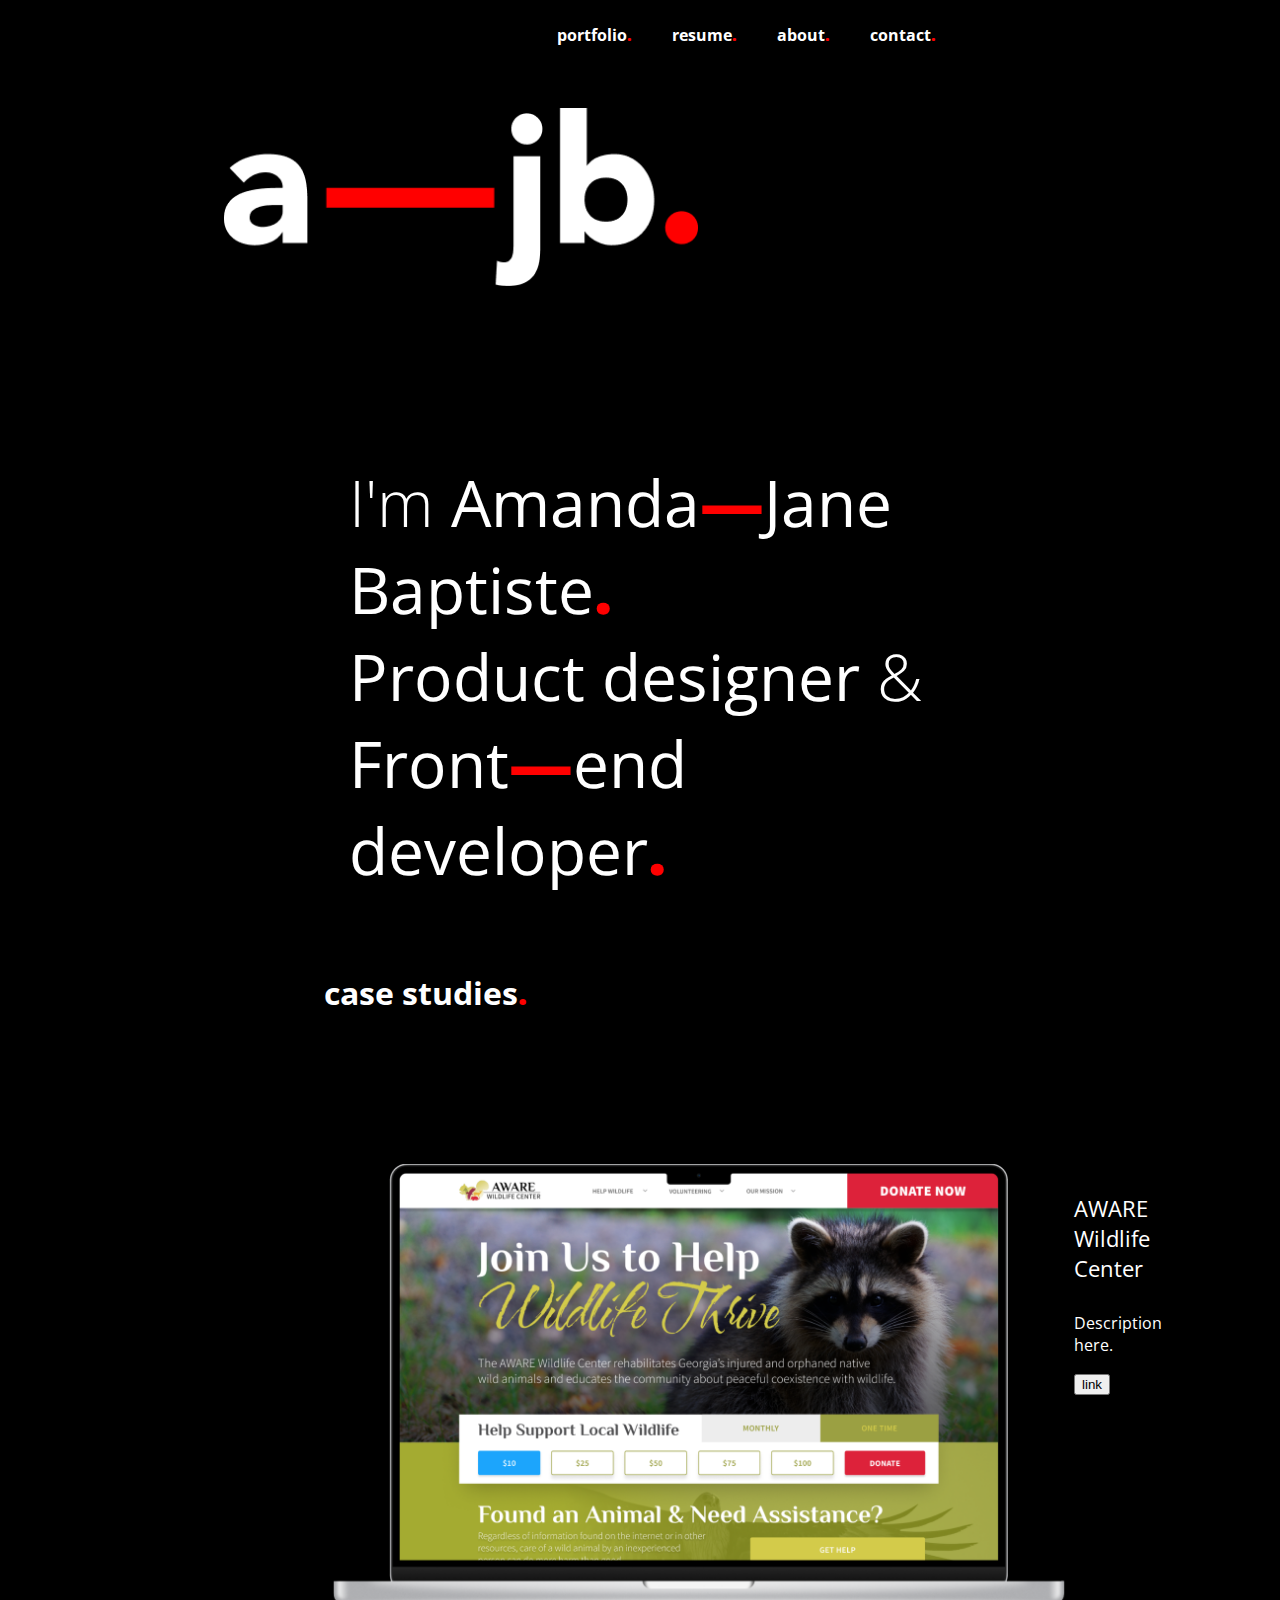
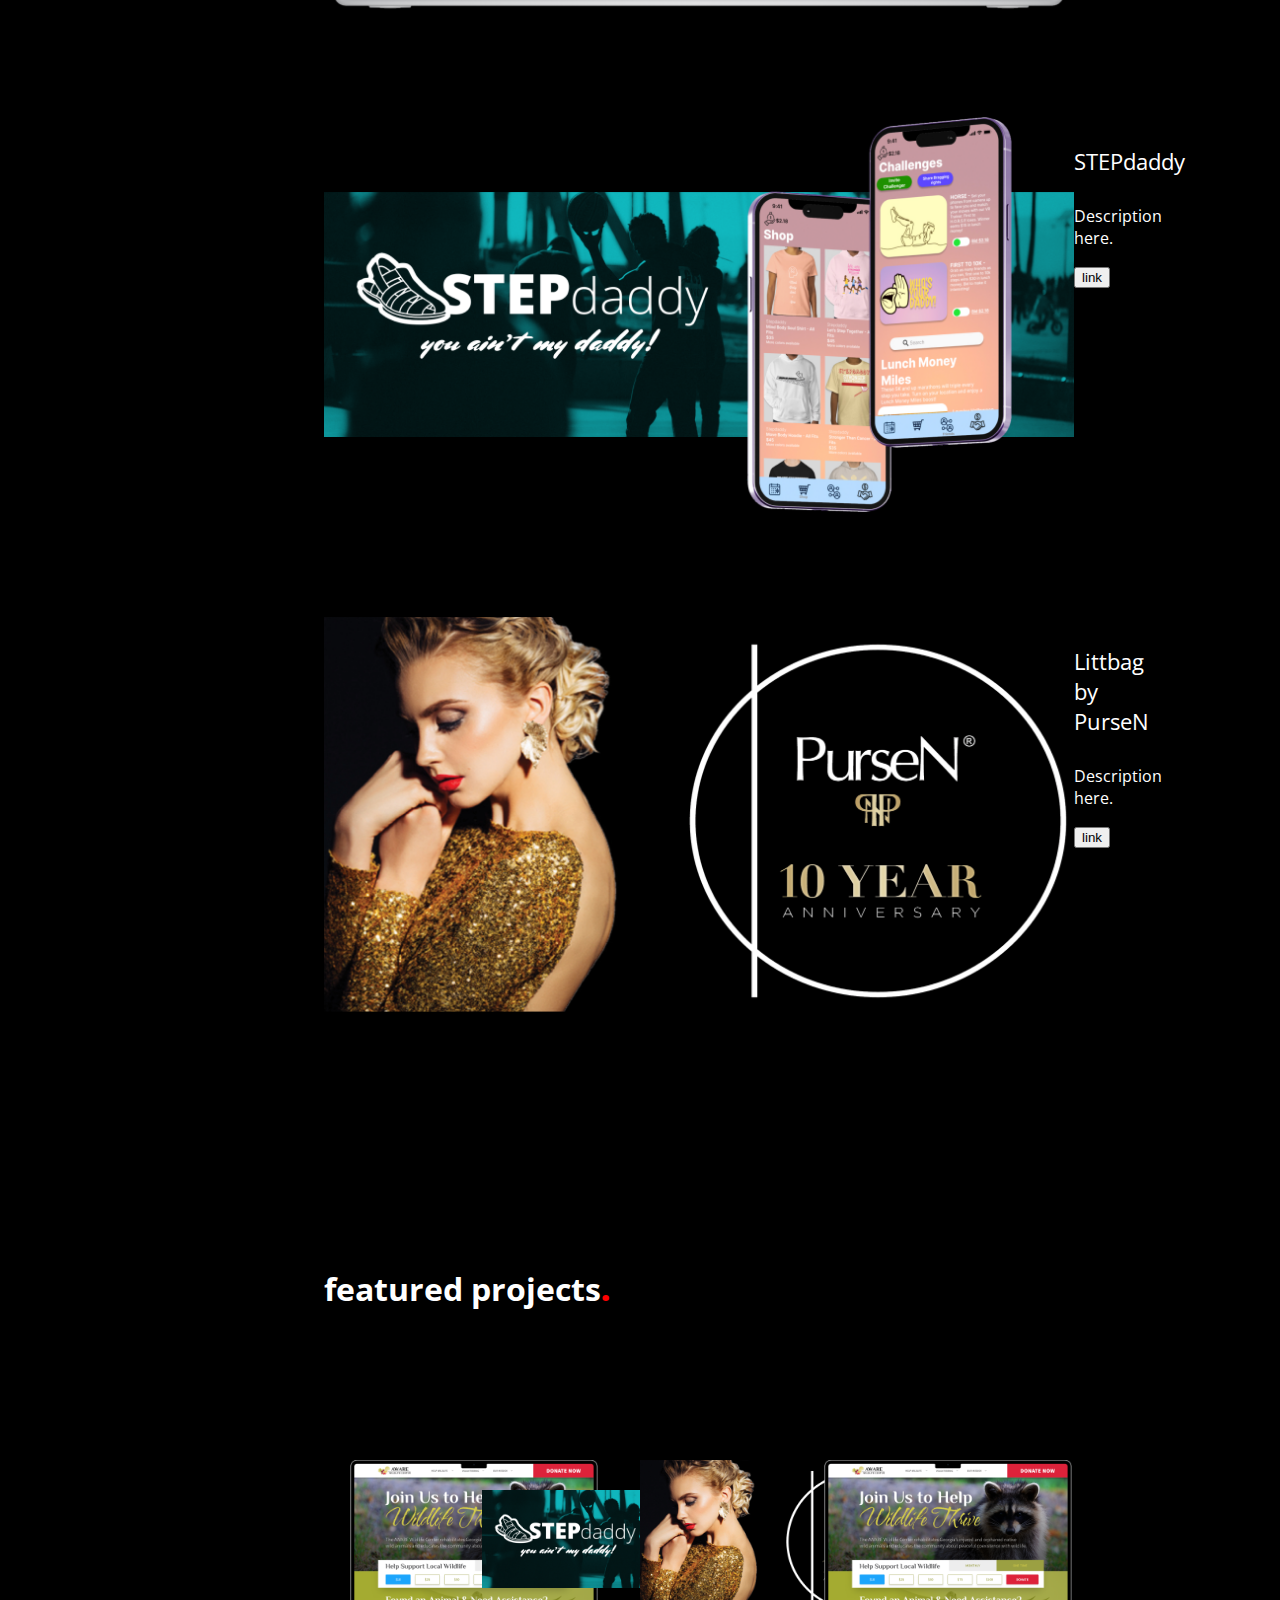
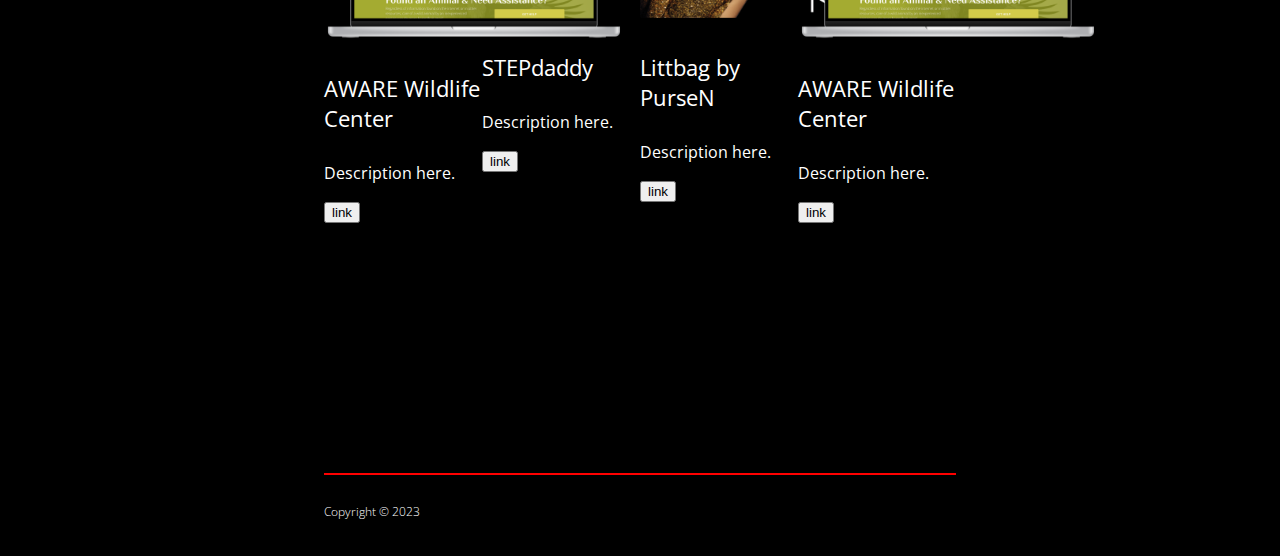
==== commit fb5516be: "Update index.html" ====
--- a/index.html
+++ b/index.html
@@ -11,7 +11,7 @@
 <body>
   <!--Header-->
   <nav id="navBar">
-    <img src="assets/images/logo.png">
+    <a href="index.html"><img src="assets/images/logo.png"></a>
     <div id="navigation">
       <p><a href="portfolio.html">portfolio<span>.</span></a></p>
       <p>resume<span>.</span></p>
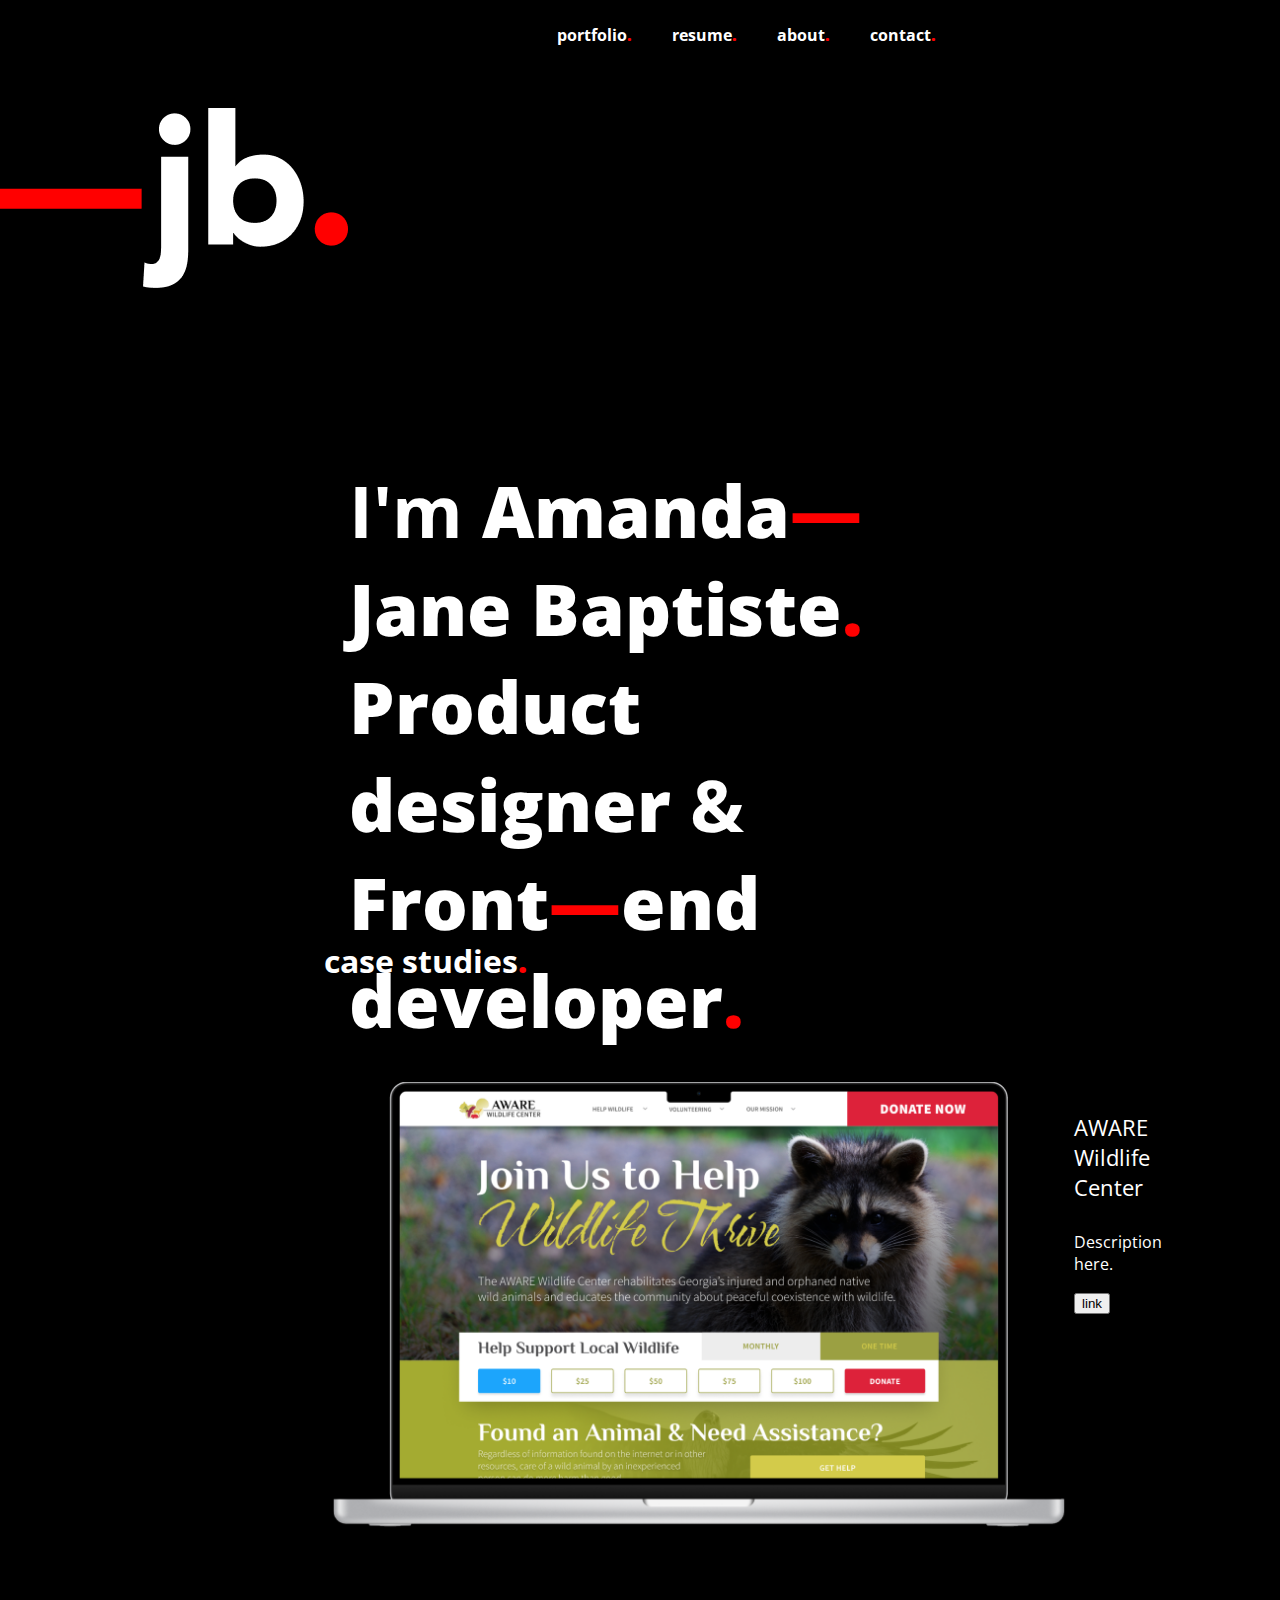
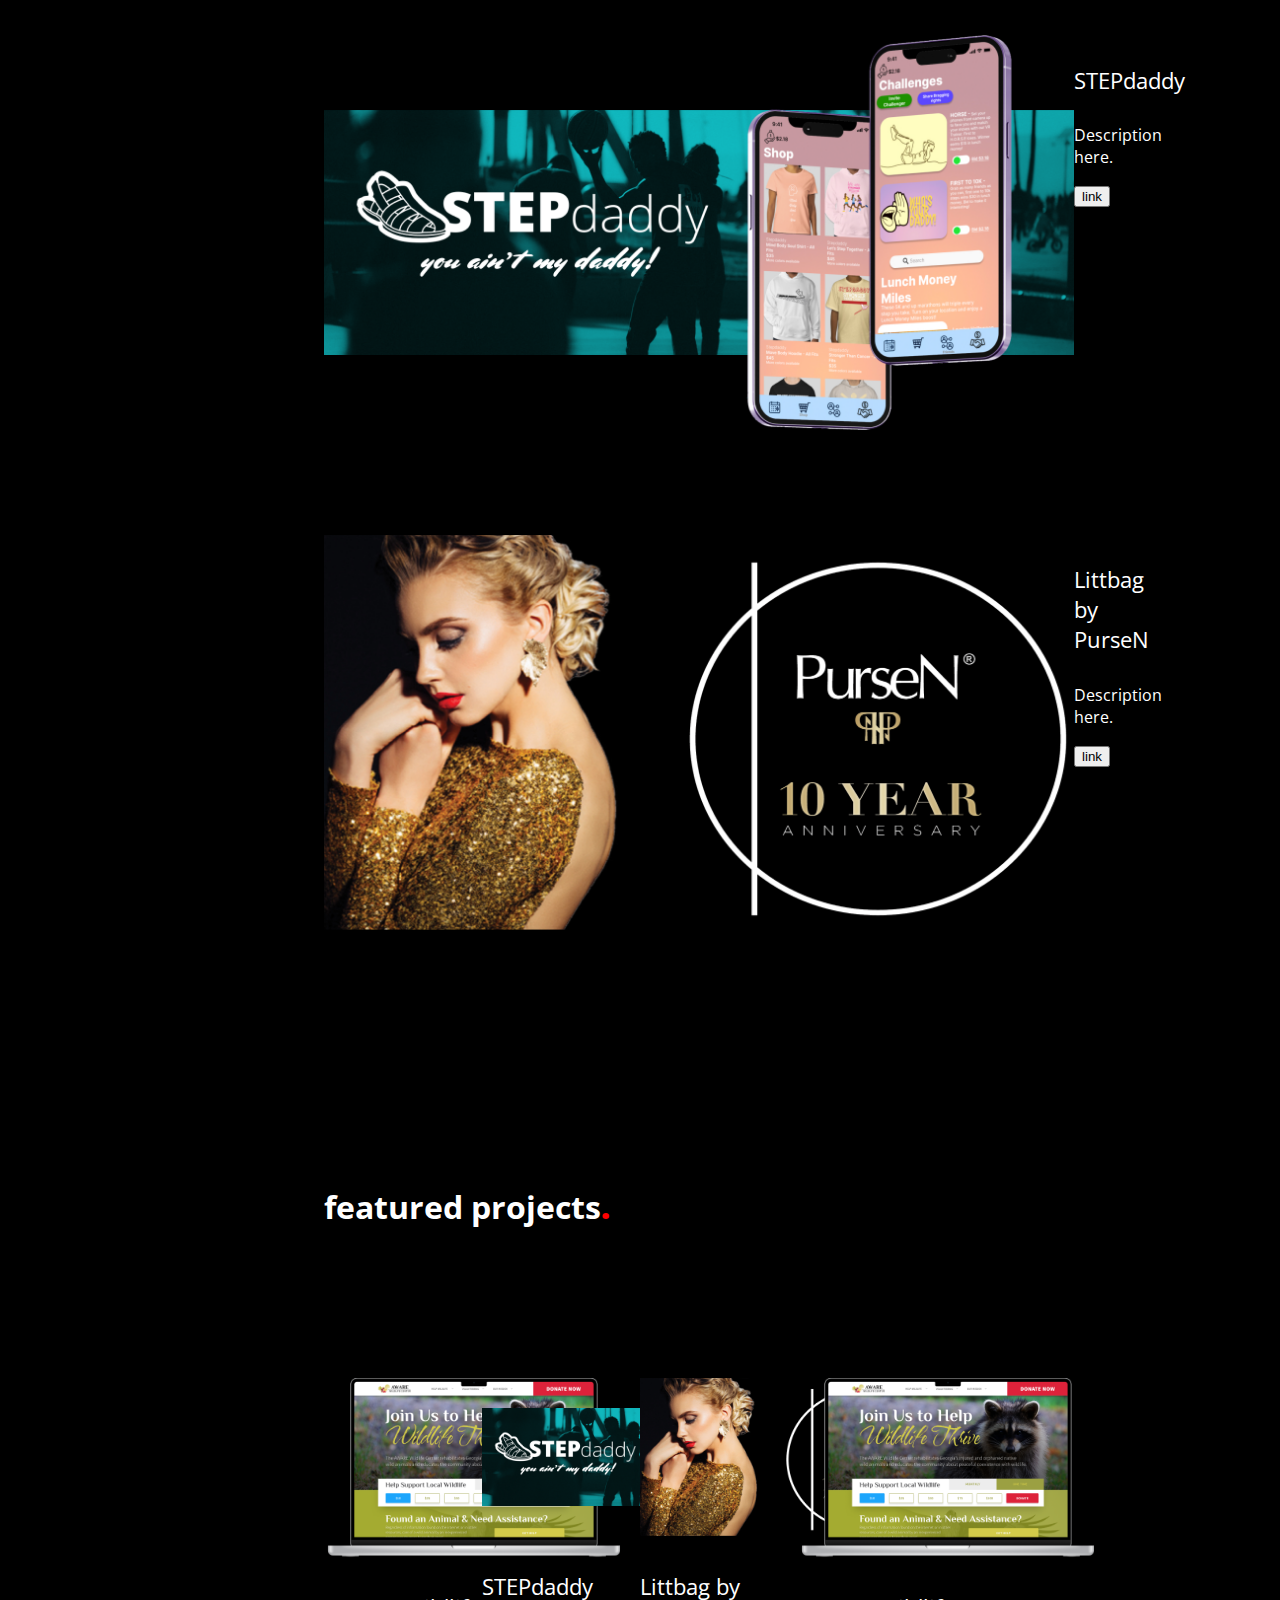
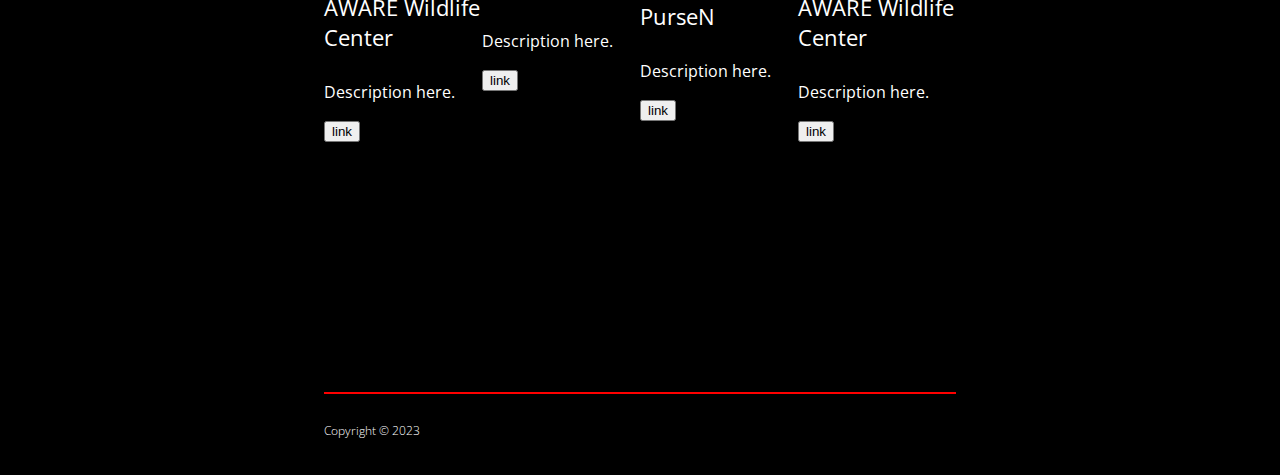
==== commit b35e24fb: "port" ====
--- a/index.html
+++ b/index.html
@@ -11,7 +11,7 @@
 <body>
   <!--Header-->
   <nav id="navBar">
-    <a href="index.html"><img src="assets/images/logo.png"></a>
+    <img src="assets/images/logo.png">
     <div id="navigation">
       <p><a href="portfolio.html">portfolio<span>.</span></a></p>
       <p>resume<span>.</span></p>
--- a/assets/css/style.css
+++ b/assets/css/style.css
@@ -14,6 +14,9 @@
   top: 100px;
   padding: 25px;
   z-index: 100;
+}
+#headline h1 {
+  font-weight: 700;
 }
 span {
   color: red;
@@ -67,13 +70,23 @@
 #heroGrid {
   display: grid;
   flex-direction: row;
-  align-items: flex-start;
+  align-items: center;
   margin: 0px 25%;
   color: white;
   font-weight: 100;
-  font-size: 32px;
-  min-height: 500px;
+  font-size: 36px;
+  min-height: 600px;
   height: 70vh;
+}
+#bodyGrid {
+  display: grid;
+  flex-direction: row;
+  align-items: center;
+  margin: 0px 25%;
+  color: white;
+  font-weight: 100;
+  font-size: 36px;
+  height: 40vh;
 }
 #featuredWork {
   margin: 250px 25%;
@@ -96,7 +109,6 @@
 }
 #myWork h1{
   font-size: 32px;
-  margin: 50px 0 150px 0;
   font-weight: 700;
 }
 #myWork {
